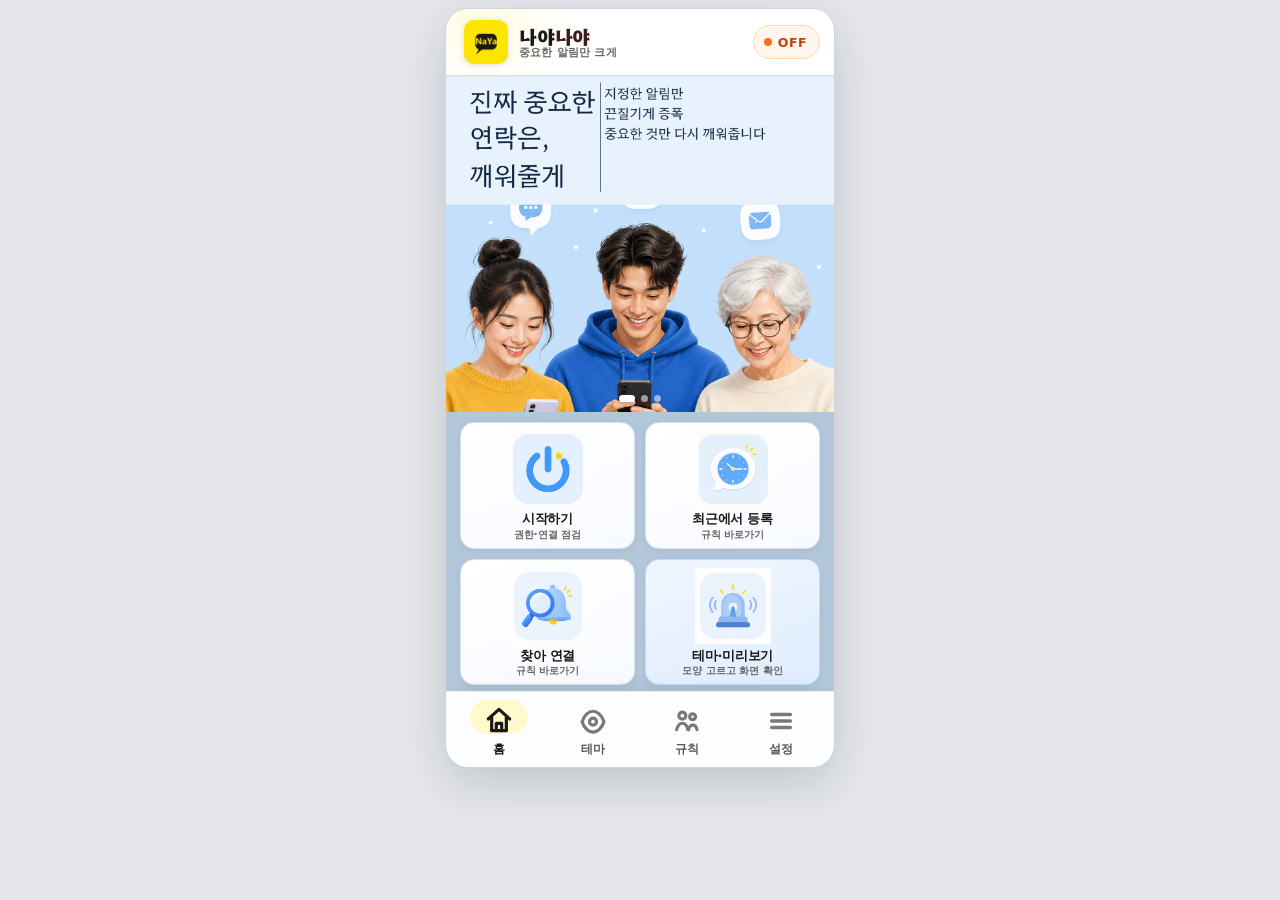
==== www/index.html @ cbc6c25f "www: sync UI 0.9.51 (index.html)" ====
﻿<!DOCTYPE html>
<html lang="ko">
<head>
  <meta charset="UTF-8" />
  <meta name="viewport" content="width=device-width, initial-scale=1, viewport-fit=cover" />
  <meta name="color-scheme" content="light" />
  <meta name="theme-color" content="#ffffff" />
  <title>나야나야</title>
  <link rel="icon" type="image/png" href="img/naya-favicon.png?v=rev53" />
  <link rel="stylesheet" href="app.css?v=rev53" />
</head>
<body>
  <div class="app-shell">
    <header class="topbar" id="topbar">
      <div class="topbar-brand">
        <img src="img/naya-logo.png?v=rev53" alt="" class="brand-logo" />
        <span class="brand-wordmark">
          <b>나야<span>나야</span></b>
          <small>중요한 알림만 크게</small>
        </span>
      </div>
      <button type="button" class="topbar-status is-off" id="topbarStatus" data-action="statusTap" aria-label="나야나야 작동 상태">
        <span class="topbar-status-dot"></span>
        <span class="topbar-status-label" id="topbarStatusLabel">OFF</span>
      </button>
    </header>

    <div class="update-banner webui-banner" id="webUiBanner" hidden role="status" aria-live="polite">
      <div class="update-banner-main">
        <span class="update-banner-ic" aria-hidden="true">✦</span>
        <div class="update-banner-text">
          <strong id="webUiBannerTitle">새 화면 사용 가능</strong>
          <span id="webUiBannerSub">앱 설치 없이 화면만 업데이트</span>
        </div>
      </div>
      <button type="button" class="update-banner-action webui-banner-action" data-action="reloadWebUi">화면 업데이트</button>
      <button type="button" class="update-banner-dismiss" id="webUiBannerDismiss" aria-label="알림 닫기">×</button>
    </div>

    <div class="update-banner app-banner" id="updateBanner" hidden role="status" aria-live="polite">
      <div class="update-banner-main">
        <span class="update-banner-ic" aria-hidden="true">↑</span>
        <div class="update-banner-text">
          <strong id="updateBannerTitle">새 버전 사용 가능</strong>
          <span id="updateBannerSub">탭하여 업데이트</span>
        </div>
      </div>
      <button type="button" class="update-banner-action" data-action="checkUpdate">업데이트</button>
      <button type="button" class="update-banner-dismiss" id="updateBannerDismiss" aria-label="알림 닫기">×</button>
    </div>

    <div class="stage">
      <!-- ===== 탭 허브 (한 화면, 스크롤 없음) ===== -->
      <main class="pages" id="tabPages">
        <!-- 테마 허브: 세트 → 소리 → 미리보기·확정 -->
        <section class="page hub" id="page-design" data-page="design">
          <div id="themeSetList" class="theme-set-list" role="listbox" aria-label="테마 선택"></div>
          <p id="designMsg" class="hint feedback design-hub-msg"></p>
          <div class="theme-bg-row" id="themeBgRow">
            <button type="button" class="theme-bg-pick" data-action="pickThemeBg" id="btnPickThemeBg">
              <span class="menu-text">
                <span class="menu-label">팝업 배경 사진</span>
                <span class="menu-meta" id="themeBgMeta">선택 · 없으면 테마 색</span>
              </span>
              <span class="theme-bg-thumb" id="themeBgThumb" aria-hidden="true">+</span>
            </button>
            <button type="button" class="theme-bg-clear" id="clearThemeBgBtn" data-action="clearThemeBg" hidden>
              지우기
            </button>
          </div>
        </section>

        <!-- 홈 -->
        <section class="page hub is-active" id="page-home" data-page="home">
          <div class="home-hero" id="homeHero">
            <div class="home-hero-track" id="homeHeroTrack">
              <div class="home-hero-slide">
                <img class="home-hero-img" src="img/home-hero.png?v=rev53" alt="진짜 중요한 연락은, 깨워줄게 — 지정한 알림만 끈질기게 증폭 알림" />
              </div>
              <div class="home-hero-slide">
                <img class="home-hero-img" src="img/home-hero-guide.png?v=rev53" alt="나야, 이렇게 쓰면 됩니다 — 중요 대상 지정, 크게 다시 알림, 앱 알림 감시·잠금화면 확인" />
              </div>
              <div class="home-hero-slide">
                <img class="home-hero-img" src="img/home-hero-painpoints.png?v=rev53" alt="중요 알림을 절대 놓치지 마세요 — 묻히는 알림을 나야로 해결" />
              </div>
            </div>
            <div class="home-hero-dots" id="homeHeroDots" aria-hidden="true">
              <button type="button" class="home-hero-dot is-active" data-hero-idx="0" aria-label="1번 배너"></button>
              <button type="button" class="home-hero-dot" data-hero-idx="1" aria-label="2번 배너"></button>
              <button type="button" class="home-hero-dot" data-hero-idx="2" aria-label="3번 배너"></button>
            </div>
          </div>

          <div class="hub-grid">
            <button type="button" class="hub-tile" data-sub="setup" id="tileSetup">
              <img class="hub-img" src="img/naya-icon-setup.png?v=rev53" alt="" />
              <span class="hub-label">시작하기</span>
              <span class="hub-sub">권한·연결 점검</span>
            </button>
            <button type="button" class="hub-tile" data-sub="recent">
              <img class="hub-img" src="img/naya-icon-recent.png?v=rev53" alt="" />
              <span class="hub-label">최근에서 등록</span>
              <span class="hub-sub">규칙 바로가기</span>
            </button>
            <button type="button" class="hub-tile" data-sub="notif-link">
              <img class="hub-img" src="img/naya-icon-search.png?v=rev53" alt="" />
              <span class="hub-label">찾아 연결</span>
              <span class="hub-sub">규칙 바로가기</span>
            </button>
            <button type="button" class="hub-tile accent" data-goto="design">
              <img class="hub-img" src="img/naya-icon-test.png?v=rev53" alt="" />
              <span class="hub-label">테마·미리보기</span>
              <span class="hub-sub">모양 고르고 화면 확인</span>
            </button>
          </div>
        </section>

        <!-- 규칙 허브 -->
        <section class="page hub" id="page-rules" data-page="rules">
          <p class="hub-lead">누구·어떤 앱·어떤 단어를 감시할지 정합니다.</p>
          <nav class="menu-list">
            <button type="button" class="menu-item" data-sub="recent">
              <span class="menu-ic mi-recent"></span>
              <span class="menu-text">
                <span class="menu-label">최근 알림에서 등록</span>
                <span class="menu-meta" id="recentCount">0건</span>
              </span>
              <span class="menu-chevron">›</span>
            </button>
            <button type="button" class="menu-item" data-sub="notif-link">
              <span class="menu-ic mi-search"></span>
              <span class="menu-text">
                <span class="menu-label">알림 찾아 연결</span>
                <span class="menu-meta" id="notifLinkHint">스캔·검색</span>
              </span>
              <span class="menu-chevron">›</span>
            </button>
            <button type="button" class="menu-item" data-sub="targets">
              <span class="menu-ic mi-users"></span>
              <span class="menu-text">
                <span class="menu-label">등록된 대상</span>
                <span class="menu-meta" id="rulesCount">0명</span>
              </span>
              <span class="menu-chevron">›</span>
            </button>
            <button type="button" class="menu-item" data-sub="apps">
              <span class="menu-ic mi-apps"></span>
              <span class="menu-text">
                <span class="menu-label">감시할 앱</span>
                <span class="menu-meta" id="appsCount">—</span>
              </span>
              <span class="menu-chevron">›</span>
            </button>
            <button type="button" class="menu-item" data-sub="keywords">
              <span class="menu-ic mi-tag"></span>
              <span class="menu-text">
                <span class="menu-label">키워드</span>
                <span class="menu-meta">필터</span>
              </span>
              <span class="menu-chevron">›</span>
            </button>
          </nav>
        </section>

        <!-- 설정 허브 -->
        <section class="page hub" id="page-settings" data-page="settings">
          <label class="master-toggle">
            <span>
              <strong>나야나야 알림</strong>
              <small id="masterHint">켜면 조건에 맞는 알림을 울립니다</small>
            </span>
            <input type="checkbox" id="enabled" class="switch-input" role="switch" />
          </label>
          <nav class="menu-list">
            <button type="button" class="menu-item" data-sub="alarm">
              <span class="menu-ic mi-sliders"></span>
              <span class="menu-text">
                <span class="menu-label">알람 동작</span>
                <span class="menu-meta">조건·유지·재알림</span>
              </span>
              <span class="menu-chevron">›</span>
            </button>
            <button type="button" class="menu-item" data-sub="setup">
              <span class="menu-ic mi-shield"></span>
              <span class="menu-text">
                <span class="menu-label">권한</span>
                <span class="menu-meta" id="permShort">확인</span>
              </span>
              <span class="menu-chevron">›</span>
            </button>
            <button type="button" class="menu-item" data-sub="rule-archive">
              <span class="menu-ic mi-users"></span>
              <span class="menu-text">
                <span class="menu-label">비활성·삭제 목록</span>
                <span class="menu-meta" id="archiveCountHint">없음</span>
              </span>
              <span class="menu-chevron">›</span>
            </button>
            <button type="button" class="menu-item" data-sub="test">
              <span class="menu-ic mi-play"></span>
              <span class="menu-text">
                <span class="menu-label">테스트</span>
                <span class="menu-meta">진단·로그</span>
              </span>
              <span class="menu-chevron">›</span>
            </button>
            <button type="button" class="menu-item" data-sub="about">
              <span class="menu-ic mi-info"></span>
              <span class="menu-text">
                <span class="menu-label">앱 정보</span>
                <span class="menu-meta" id="versionShort">—</span>
              </span>
              <span class="menu-chevron">›</span>
            </button>
          </nav>
        </section>
      </main>

      <!-- ===== 하위 페이지 (목록만 스크롤) ===== -->
      <div class="subpages" id="subpages">
        <section class="subpage" id="sub-setup" data-sub="setup">
          <div class="setup-intro">
            <span class="setup-intro-ic ic-shield"></span>
            <div class="setup-intro-txt">
              <strong id="setupIntroTitle">3단계면 준비 끝</strong>
              <span>처음 한 번만 허용하면 됩니다.</span>
            </div>
          </div>
          <div class="perm-cards">
            <button type="button" class="perm-card" data-action="openListener" data-perm="listener">
              <span class="perm-ic pic-bell"></span>
              <span class="perm-body">
                <strong>알림 접근</strong>
                <span class="perm-desc">카톡·메일 알림을 읽어 중요한 것만 골라냅니다</span>
                <span class="perm-go">설정 열기 ›</span>
              </span>
              <span class="perm-state is-off" data-perm-state="listener">OFF</span>
            </button>
            <button type="button" class="perm-card" data-action="openOverlay" data-perm="overlay">
              <span class="perm-ic pic-layers"></span>
              <span class="perm-body">
                <strong>다른 앱 위에 표시</strong>
                <span class="perm-desc">사용 중·잠금화면에서 팝업으로 크게 알려 줍니다</span>
                <span class="perm-go">설정 열기 ›</span>
              </span>
              <span class="perm-state is-off" data-perm-state="overlay">OFF</span>
            </button>
            <button type="button" class="perm-card play-hide-fsi" data-action="openFsi" data-perm="fsi">
              <span class="perm-ic pic-lock"></span>
              <span class="perm-body">
                <strong>잠금화면 전체 알림</strong>
                <span class="perm-desc">잠금 상태에서도 화면을 깨워 표시합니다</span>
                <span class="perm-go">설정 열기 ›</span>
              </span>
              <span class="perm-state is-off" data-perm-state="fsi">OFF</span>
            </button>
          </div>
        </section>

        <section class="subpage scroll" id="sub-recent" data-sub="recent">
          <p class="sub-lead">활성은 바로 알림을 받고, 비활성은 등록만 해두고 일시 정지합니다.</p>
          <div id="recentList" class="recent-list"></div>
          <button type="button" class="btn ghost block" data-action="clearRecent">목록 비우기</button>
          <p id="filtersMsg" class="hint feedback"></p>
        </section>

        <section class="subpage scroll" id="sub-notif-link" data-sub="notif-link">
          <p class="sub-lead">앱을 열어 확인한 뒤 알림 스캔하거나, 수신 기록·이름으로 연결합니다. 카톡·메일·문자에서 공유 → 나야나야로 보내기도 됩니다. 상대에게는 알림이 가지 않습니다.</p>

          <p class="rule-setting-title">앱 선택</p>
          <div id="linkAppPicker" class="link-app-picker" role="listbox" aria-label="연결할 앱 선택"></div>

          <div class="link-action-row">
            <button type="button" class="btn primary" id="btnOpenLinkApp">앱에서 찾기</button>
            <button type="button" class="btn ghost" id="btnScanActive">알림 스캔</button>
          </div>

          <p class="rule-setting-title">수신 기록 검색</p>
          <label class="app-search">
            <span class="app-search-icon" aria-hidden="true">⌕</span>
            <input type="search" id="notifLogSearch" placeholder="이름·내용 검색" autocomplete="off" />
          </label>
          <button type="button" class="btn ghost block" id="btnSearchLog">기록 검색</button>

          <p class="rule-setting-title">이름 직접 입력</p>
          <input type="text" id="manualMatchTitle" class="text-input block" placeholder="알림에 보이는 상대 이름" autocomplete="off" />
          <div class="recent-actions recent-actions-status rule-actions-two link-manual-actions">
            <button type="button" class="btn primary" id="btnManualRegisterActive">활성 등록</button>
            <button type="button" class="btn ghost" id="btnManualRegisterInactive">비활성 등록</button>
          </div>

          <p class="rule-setting-title" id="notifLinkResultsTitle">검색 결과</p>
          <div id="notifLinkResults" class="recent-list"></div>
          <p id="notifLinkMsg" class="hint feedback"></p>
        </section>

        <section class="subpage scroll" id="sub-targets" data-sub="targets">
          <p class="sub-lead">활성 대상만 표시됩니다. 비활성·삭제는 설정 탭에서 관리합니다.</p>
          <div id="rulesList" class="rules-list"></div>
          <p id="targetsMsg" class="hint feedback"></p>
        </section>

        <section class="subpage scroll" id="sub-rule-archive" data-sub="rule-archive">
          <p class="sub-lead">비활성은 일시 정지입니다. 삭제는 보관함으로 옮기고, 완전삭제는 복구할 수 없습니다.</p>
          <h3 class="archive-section-title">비활성</h3>
          <div id="inactiveRulesList" class="rules-list archive-rules-list"></div>
          <h3 class="archive-section-title">삭제</h3>
          <div id="deletedRulesList" class="rules-list archive-rules-list"></div>
          <p id="archiveMsg" class="hint feedback"></p>
        </section>

        <section class="subpage scroll" id="sub-rule-alert" data-sub="rule-alert">
          <p class="sub-lead" id="ruleAlertName">대상 알림 설정</p>

          <p class="rule-setting-title">프로필 사진</p>
          <div class="rule-avatar-editor">
            <div class="rule-avatar-preview" id="ruleAvatarPreview" aria-label="프로필 사진 미리보기">
              <img id="ruleAvatarImage" alt="대상 프로필 사진" hidden />
              <span id="ruleAvatarInitial" aria-hidden="true">?</span>
            </div>
            <div class="rule-avatar-controls">
              <p>알림 화면에서 대상을 바로 알아볼 수 있습니다.</p>
              <div class="rule-avatar-actions">
                <button type="button" class="btn primary" id="btnPickRuleAvatar">사진 선택</button>
                <button type="button" class="btn ghost" id="btnClearRuleAvatar">사진 제거</button>
              </div>
            </div>
          </div>

          <p class="rule-setting-title">효과음</p>
          <div id="ruleSoundPickGrid" class="sound-pick-grid" aria-label="대상 효과음 선택"></div>

          <button type="button" class="btn primary block" id="btnSaveRuleAlert">저장</button>
          <p id="ruleAlertMsg" class="hint feedback"></p>
        </section>

        <section class="subpage scroll" id="sub-apps" data-sub="apps">
          <p class="sub-lead">선택한 앱만 검사합니다.</p>
          <div id="appList" class="app-list"></div>
          <button type="button" class="btn ghost block" data-sub="app-add">내 앱 추가</button>
          <button type="button" class="btn primary block" id="btnSaveApps">저장</button>
          <p id="appsMsg" class="hint feedback"></p>
        </section>

        <section class="subpage scroll" id="sub-app-add" data-sub="app-add">
          <p class="sub-lead">휴대폰에 설치된 앱을 검색해 추가하세요.</p>
          <label class="app-search">
            <span class="app-search-icon" aria-hidden="true">⌕</span>
            <input type="search" id="appAddSearch" placeholder="앱 이름 검색" autocomplete="off" />
          </label>
          <p class="app-add-count" id="appAddCount">0개 선택</p>
          <div id="installedAppList" class="installed-app-list"></div>
          <button type="button" class="btn primary block" id="btnAddSelectedApps">선택 앱 추가</button>
          <p id="appAddMsg" class="hint feedback"></p>
        </section>

        <section class="subpage" id="sub-keywords" data-sub="keywords">
          <label class="field">
            <span>키워드 (쉼표 구분)</span>
            <textarea id="keywords" rows="3" placeholder="계약, 분쟁, 발주"></textarea>
          </label>
          <button type="button" class="btn primary block" id="btnSaveFilters">저장</button>
        </section>

        <section class="subpage scroll design-style-page" id="sub-design-sound" data-sub="design-sound">
          <p class="sub-lead design-style-lead">효과음을 고른 뒤, 화면과 소리를 함께 확인하고 확정합니다. 타일을 누르면 짧은 미리듣기가 됩니다.</p>
          <div id="designSoundPickGrid" class="sound-pick-grid" aria-label="효과음 선택"></div>
          <label class="setting-row sound-tts-row">
            <span class="setting-row-text">
              <strong class="setting-row-title">메시지 전체 읽기</strong>
              <span class="setting-row-desc">끄면 선택한 효과음만 들립니다</span>
            </span>
            <input type="checkbox" id="tts" class="setting-check" />
          </label>
          <button type="button" class="btn primary block" id="btnSoundDone">화면·소리로 확인</button>
        </section>

        <section class="subpage" id="sub-alarm" data-sub="alarm">
          <label class="setting-row">
            <span class="setting-row-text">
              <strong class="setting-row-title">키워드 일치할 때만</strong>
              <span class="setting-row-desc">키워드가 포함된 알림만 크게 알립니다</span>
            </span>
            <input type="checkbox" id="requireKeyword" class="setting-check" />
          </label>
          <label class="setting-row">
            <span class="setting-row-text">
              <strong class="setting-row-title" id="stickyLabel">확인 전까지 유지</strong>
              <span class="setting-row-desc">확인을 누를 때까지 알림을 이어 줍니다</span>
            </span>
            <input type="checkbox" id="sticky" class="setting-check" />
          </label>
          <label class="setting-row">
            <span class="setting-row-text">
              <strong class="setting-row-title">화면 점멸</strong>
              <span class="setting-row-desc">팝업 테두리가 깜빡여 눈에 잘 띕니다</span>
            </span>
            <input type="checkbox" id="flash" class="setting-check" />
          </label>
          <label class="field setting-field">
            <span id="snoozeLabel">재알림 간격 (분)</span>
            <input type="number" id="snoozeMinutes" min="0" max="60" />
          </label>
          <button type="button" class="btn primary block" id="btnSave">저장</button>
          <p id="saveMsg" class="hint feedback"></p>
        </section>

        <section class="subpage" id="sub-permissions" data-sub="permissions" hidden aria-hidden="true">
          <p id="permDetail" class="sub-lead"></p>
          <div class="perm-cards perm-cards-compact">
            <button type="button" class="perm-card" data-action="openListener" data-perm="listener">
              <span class="perm-ic pic-bell"></span>
              <span class="perm-body">
                <strong>알림 접근</strong>
                <span class="perm-go">설정 열기 ›</span>
              </span>
              <span class="perm-state is-off" data-perm-state="listener">OFF</span>
            </button>
            <button type="button" class="perm-card" data-action="openOverlay" data-perm="overlay">
              <span class="perm-ic pic-layers"></span>
              <span class="perm-body">
                <strong>다른 앱 위에 표시</strong>
                <span class="perm-go">설정 열기 ›</span>
              </span>
              <span class="perm-state is-off" data-perm-state="overlay">OFF</span>
            </button>
            <button type="button" class="perm-card play-hide-fsi" data-action="openFsi" data-perm="fsi">
              <span class="perm-ic pic-lock"></span>
              <span class="perm-body">
                <strong>잠금화면 전체 알림</strong>
                <span class="perm-go">설정 열기 ›</span>
              </span>
              <span class="perm-state is-off" data-perm-state="fsi">OFF</span>
            </button>
          </div>
        </section>

        <section class="subpage" id="sub-test" data-sub="test">
          <div class="btn-stack test-stack">
            <button type="button" class="btn primary" data-action="testNormal">알림 테스트</button>
          </div>
          <p class="sub-lead test-log-lead">실제 알림이 울렸는지·무시됐는지 확인합니다. (업데이트와 무관)</p>
          <p id="logBox" class="log muted-log">이벤트 없음</p>
        </section>

        <section class="subpage" id="sub-about" data-sub="about">
          <p id="versionLabel" class="about-version"></p>
          <p class="hint about-hint play-hide-update">삭제 없이 덮어쓰기 설치됩니다.</p>
          <p class="hint about-hint play-only-update" hidden>Google Play에서 새 버전을 확인하고 설치할 수 있습니다.</p>
          <button type="button" class="btn secondary block" data-action="reloadWebUi">최신 화면 받기</button>
          <p class="hint about-hint">배너·확대 보기 등 화면만 바뀐 경우, 앱 업데이트 없이 위 버튼으로 받을 수 있습니다.</p>
          <button type="button" class="btn primary block play-hide-update" data-action="checkUpdate">앱 업데이트 확인</button>
          <button type="button" class="btn primary block play-only-update" data-action="checkUpdate" hidden>앱 업데이트 확인</button>
          <p class="hint about-hint">앱(아이콘·음성·기능) 새 버전이 있을 때만 설치 화면이 열립니다. 이미 최신이면 안내합니다.</p>
          <button type="button" class="menu-link block" data-sub="privacy">개인정보처리방침</button>
        </section>

        <section class="subpage privacy-sub" id="sub-privacy" data-sub="privacy">
          <div class="privacy-pager" data-privacy-pager>
            <div class="privacy-page is-active" data-page-idx="0">
              <h1 class="doc-h1">개인정보처리방침</h1>
              <p class="doc-lead">나야나야는 알림을 기기 안에서만 처리합니다. 본 방침은 Google Play 및 관계 법령에 따른 고지입니다.</p>
              <p class="doc-meta">시행일: 2026년 7월 19일 · 버전 1.2</p>
              <section class="card privacy-card">
                <h2>1. 처리하는 정보</h2>
                <ul class="bullets">
                  <li>사용자가 허용한 <strong>알림 접근</strong>으로, 선택한 앱의 알림 제목·본문을 기기에서 읽습니다.</li>
                  <li>필터용 키워드, 감시 앱·대상 목록, 알람 옵션과 사용자가 선택한 대상 프로필 사진은 기기 내부 저장소에만 보관됩니다.</li>
                  <li>계정·로그인·클라우드 동기화 기능은 없습니다.</li>
                </ul>
              </section>
              <section class="card privacy-card">
                <h2>2. 외부 전송</h2>
                <ul class="bullets">
                  <li><strong>알림 내용·키워드·감시 규칙·대상 프로필 사진을 외부 서버로 전송하지 않습니다.</strong></li>
                  <li class="play-hide-update">인터넷은 <strong>앱 업데이트 확인·APK 다운로드</strong>에만 사용하며, 알림 데이터 수집·분석에는 사용하지 않습니다.</li>
                  <li class="play-only-update" hidden>앱 자체는 알림 데이터를 전송하지 않습니다. Google Play를 통한 앱 업데이트는 Play 정책에 따릅니다.</li>
                  <li>본 앱은 은행 입금 수신·정산 서버 연동과 무관합니다.</li>
                </ul>
              </section>
            </div>
            <div class="privacy-page" data-page-idx="1">
              <section class="card privacy-card">
                <h2>3. 이용 목적</h2>
                <p class="hint" style="margin:0">중요한 알림을 놓치지 않도록, 선택한 조건에 맞는 알림을 화면 팝업·소리·음성으로 다시 알려 주기 위함입니다.</p>
              </section>
              <section class="card privacy-card">
                <h2>4. 권한</h2>
                <ul class="bullets">
                  <li>알림 접근 — 핵심 기능</li>
                  <li class="play-hide-update">인터넷 — 앱 업데이트 확인·설치 파일 다운로드만</li>
                  <li>다른 앱 위에 표시 — 사용 중 팝업 표시</li>
                  <li class="play-hide-fsi">전체 화면 알림 — 잠금 화면 표시 (사이드로드 빌드)</li>
                  <li>알림·진동 — 재알림 및 표시</li>
                  <li class="play-hide-update">정확한 알람 — 재알림 스케줄 (사이드로드 빌드)</li>
                </ul>
              </section>
            </div>
            <div class="privacy-page" data-page-idx="2">
              <section class="card privacy-card">
                <h2>5. 보관 및 삭제</h2>
                <p class="hint" style="margin:0">설정·최근 알림 목록은 앱 데이터 삭제 또는 앱 제거 시 함께 삭제됩니다. 별도 서버 보관 기간은 없습니다.</p>
              </section>
              <section class="card privacy-card">
                <h2>6. 문의</h2>
                <p class="hint" style="margin:0">개인정보 관련 문의: <a href="mailto:contact@heartlinktoday.com">contact@heartlinktoday.com</a></p>
              </section>
            </div>
          </div>
          <div class="privacy-nav" data-privacy-nav>
            <button type="button" class="btn ghost privacy-prev" data-privacy-prev disabled>이전</button>
            <div class="privacy-dots" data-privacy-dots>
              <button type="button" class="privacy-dot is-active" data-go="0" aria-label="1페이지">1</button>
              <button type="button" class="privacy-dot" data-go="1" aria-label="2페이지">2</button>
              <button type="button" class="privacy-dot" data-go="2" aria-label="3페이지">3</button>
            </div>
            <button type="button" class="btn primary privacy-next" data-privacy-next>다음</button>
          </div>
        </section>
      </div>
    </div>

    <nav class="tabbar" id="tabbar" role="tablist" aria-label="주요 메뉴">
      <button type="button" class="tab is-active" data-tab="home" role="tab" aria-selected="true">
        <span class="tab-ic ic-home"></span><span class="tab-label">홈</span>
      </button>
      <button type="button" class="tab" data-tab="design" role="tab" aria-selected="false">
        <span class="tab-ic ic-palette"></span><span class="tab-label">테마</span>
      </button>
      <button type="button" class="tab" data-tab="rules" role="tab" aria-selected="false">
        <span class="tab-ic ic-target"></span><span class="tab-label">규칙</span>
      </button>
      <button type="button" class="tab" data-tab="settings" role="tab" aria-selected="false">
        <span class="tab-ic ic-gear"></span><span class="tab-label">설정</span>
      </button>
    </nav>
  </div>

  <div id="themeConfirmModal" class="naya-modal" hidden aria-hidden="true">
    <div class="naya-modal-backdrop" data-theme-modal-close></div>
    <div class="naya-modal-sheet" role="dialog" aria-modal="true" aria-labelledby="themeConfirmTitle">
      <div class="naya-modal-preview" id="themeConfirmPreview" aria-hidden="true"></div>
      <h2 class="naya-modal-title" id="themeConfirmTitle">테마 선택</h2>
      <p class="naya-modal-body" id="themeConfirmBody">이 테마를 적용하고 알림 소리 설정으로 이동합니다.</p>
      <div class="naya-modal-actions">
        <button type="button" class="btn ghost" data-theme-modal-close>취소</button>
        <button type="button" class="btn primary" id="themeConfirmOk">소리 설정으로</button>
      </div>
    </div>
  </div>

  <div id="themeGuideModal" class="naya-modal" hidden aria-hidden="true">
    <div class="naya-modal-backdrop" data-theme-guide-close></div>
    <div class="naya-modal-sheet" role="dialog" aria-modal="true" aria-labelledby="themeGuideTitle">
      <h2 class="naya-modal-title" id="themeGuideTitle">테마·소리가 확정되었습니다</h2>
      <p class="naya-modal-body" id="themeGuideBody">중요한 알림이 오면 이 화면과 소리로 크게 알려 드립니다.</p>
      <div class="naya-modal-actions naya-modal-actions-single">
        <button type="button" class="btn primary" id="themeGuideOk">확인</button>
      </div>
    </div>
  </div>

  <div id="soundFinalizeModal" class="naya-modal" hidden aria-hidden="true">
    <div class="naya-modal-backdrop" data-sound-finalize-close></div>
    <div class="naya-modal-sheet" role="dialog" aria-modal="true" aria-labelledby="soundFinalizeTitle">
      <h2 class="naya-modal-title" id="soundFinalizeTitle">화면·소리 확인</h2>
      <p class="naya-modal-body" id="soundFinalizeBody">미리보기로 화면과 소리를 확인했습니다. 이 설정으로 확정할까요?</p>
      <div class="naya-modal-actions">
        <button type="button" class="btn ghost" data-sound-finalize-close>다시 고르기</button>
        <button type="button" class="btn primary" id="soundFinalizeOk">이 설정으로 확정</button>
      </div>
    </div>
  </div>

  <script src="privacy.js?v=play096"></script>
  <script src="app.js?v=rev53"></script>
</body>
</html>
---- www/app.css ----
@font-face {
  font-family: "Hahmlet";
  src: url("fonts/Hahmlet.ttf") format("truetype");
  font-weight: 100 900;
  font-style: normal;
  font-display: swap;
}

:root {
  --bg: #b2c7d9;
  --card: #ffffff;
  --text: #191919;
  --muted: #666666;
  --primary: #fee500;
  --primary-deep: #e6ce00;
  --primary-soft: #fff9cc;
  --danger: #ef4444;
  --danger-deep: #dc2626;
  --ok: #16a34a;
  --ok-soft: #ecfdf5;
  --warn: #d97706;
  --warn-soft: #fffbeb;
  --line: #d8e2ea;
  --radius: 16px;
  --appbar-h: 56px;
  --tabbar-h: 72px;
  --safe-top: env(safe-area-inset-top, 0px);
  --safe-bottom: env(safe-area-inset-bottom, 0px);
  --font-title: "Hahmlet", "Apple SD Gothic Neo", "Malgun Gothic", "Noto Sans KR", serif;
  font-family: "Apple SD Gothic Neo", "Malgun Gothic", "Noto Sans KR", system-ui, sans-serif;

  /* Menu icon glyphs (stroked, commercial) */
  --i-recent: url("data:image/svg+xml,%3Csvg xmlns='http://www.w3.org/2000/svg' viewBox='0 0 24 24' fill='none' stroke='black' stroke-width='2' stroke-linecap='round' stroke-linejoin='round'%3E%3Cpath d='M3 3v6h6'/%3E%3Cpath d='M3.5 9a9 9 0 1 0 2.1-3.4L3 9'/%3E%3Cpath d='M12 8v4l3 2'/%3E%3C/svg%3E");
  --i-users: url("data:image/svg+xml,%3Csvg xmlns='http://www.w3.org/2000/svg' viewBox='0 0 24 24' fill='none' stroke='black' stroke-width='2' stroke-linecap='round' stroke-linejoin='round'%3E%3Cpath d='M16 21v-2a4 4 0 0 0-4-4H6a4 4 0 0 0-4 4v2'/%3E%3Ccircle cx='9' cy='7' r='4'/%3E%3Cpath d='M22 21v-2a4 4 0 0 0-3-3.9'/%3E%3Cpath d='M16 3.1a4 4 0 0 1 0 7.8'/%3E%3C/svg%3E");
  --i-apps: url("data:image/svg+xml,%3Csvg xmlns='http://www.w3.org/2000/svg' viewBox='0 0 24 24' fill='none' stroke='black' stroke-width='2' stroke-linecap='round' stroke-linejoin='round'%3E%3Crect x='3' y='3' width='7' height='7' rx='1.5'/%3E%3Crect x='14' y='3' width='7' height='7' rx='1.5'/%3E%3Crect x='3' y='14' width='7' height='7' rx='1.5'/%3E%3Crect x='14' y='14' width='7' height='7' rx='1.5'/%3E%3C/svg%3E");
  --i-tag: url("data:image/svg+xml,%3Csvg xmlns='http://www.w3.org/2000/svg' viewBox='0 0 24 24' fill='none' stroke='black' stroke-width='2' stroke-linecap='round' stroke-linejoin='round'%3E%3Cpath d='M20.6 13.4 13.4 20.6a2 2 0 0 1-2.8 0l-7.2-7.2A2 2 0 0 1 3 12V4a1 1 0 0 1 1-1h8a2 2 0 0 1 1.4.6l7.2 7.2a2 2 0 0 1 0 2.6z'/%3E%3Ccircle cx='7.5' cy='7.5' r='1.2'/%3E%3C/svg%3E");
  --i-palette: url("data:image/svg+xml,%3Csvg xmlns='http://www.w3.org/2000/svg' viewBox='0 0 24 24' fill='none' stroke='black' stroke-width='2' stroke-linecap='round' stroke-linejoin='round'%3E%3Cpath d='M12 3a9 9 0 1 0 0 18c1.1 0 1.6-.9 1.6-1.6 0-.9-.7-1.4-.7-2.1 0-.7.6-1.3 1.3-1.3H16a5 5 0 0 0 5-5c0-4.4-4-8-9-8z'/%3E%3Ccircle cx='7.5' cy='11' r='1'/%3E%3Ccircle cx='10.5' cy='7' r='1'/%3E%3Ccircle cx='15' cy='7.5' r='1'/%3E%3C/svg%3E");
  --i-frame: url("data:image/svg+xml,%3Csvg xmlns='http://www.w3.org/2000/svg' viewBox='0 0 24 24' fill='none' stroke='black' stroke-width='2' stroke-linecap='round' stroke-linejoin='round'%3E%3Cpath d='M6 2v20M18 2v20M2 6h20M2 18h20'/%3E%3C/svg%3E");
  --i-font: url("data:image/svg+xml,%3Csvg xmlns='http://www.w3.org/2000/svg' viewBox='0 0 24 24' fill='none' stroke='black' stroke-width='2' stroke-linecap='round' stroke-linejoin='round'%3E%3Cpath d='M4 20l5-14 5 14'/%3E%3Cpath d='M6 14h6'/%3E%3Cpath d='M15 20l3.5-9 3.5 9'/%3E%3Cpath d='M16.2 17h4.6'/%3E%3C/svg%3E");
  --i-sliders: url("data:image/svg+xml,%3Csvg xmlns='http://www.w3.org/2000/svg' viewBox='0 0 24 24' fill='none' stroke='black' stroke-width='2' stroke-linecap='round' stroke-linejoin='round'%3E%3Cpath d='M4 6h10M18 6h2M4 12h2M10 12h10M4 18h8M16 18h4'/%3E%3Ccircle cx='16' cy='6' r='2'/%3E%3Ccircle cx='8' cy='12' r='2'/%3E%3Ccircle cx='14' cy='18' r='2'/%3E%3C/svg%3E");
  --i-shield: url("data:image/svg+xml,%3Csvg xmlns='http://www.w3.org/2000/svg' viewBox='0 0 24 24' fill='none' stroke='black' stroke-width='2' stroke-linecap='round' stroke-linejoin='round'%3E%3Cpath d='M12 3l7 3v5c0 5-3.5 8-7 9-3.5-1-7-4-7-9V6z'/%3E%3Cpath d='M9 12l2 2 4-4'/%3E%3C/svg%3E");
  --i-play: url("data:image/svg+xml,%3Csvg xmlns='http://www.w3.org/2000/svg' viewBox='0 0 24 24' fill='none' stroke='black' stroke-width='2' stroke-linecap='round' stroke-linejoin='round'%3E%3Ccircle cx='12' cy='12' r='9'/%3E%3Cpath d='M10 8.5l6 3.5-6 3.5z' fill='black' stroke='none'/%3E%3C/svg%3E");
  --i-info: url("data:image/svg+xml,%3Csvg xmlns='http://www.w3.org/2000/svg' viewBox='0 0 24 24' fill='none' stroke='black' stroke-width='2' stroke-linecap='round' stroke-linejoin='round'%3E%3Ccircle cx='12' cy='12' r='9'/%3E%3Cpath d='M12 11v5'/%3E%3Cpath d='M12 8h.01'/%3E%3C/svg%3E");
  --i-search: url("data:image/svg+xml,%3Csvg xmlns='http://www.w3.org/2000/svg' viewBox='0 0 24 24' fill='none' stroke='black' stroke-width='2' stroke-linecap='round' stroke-linejoin='round'%3E%3Ccircle cx='11' cy='11' r='7'/%3E%3Cpath d='M20 20l-3.5-3.5'/%3E%3C/svg%3E");
}

[hidden] { display: none !important; }
/* 전역 border-box: width:100% + padding 요소가 화면 밖으로 넘치는 것 방지 */
*,
*::before,
*::after {
  box-sizing: border-box;
}

html, body {
  margin: 0;
  height: 100%;
  width: 100%;
  background: var(--bg);
  color: var(--text);
  overflow: hidden;
  -webkit-font-smoothing: antialiased;
  word-break: keep-all;
}

.app-shell {
  display: flex;
  flex-direction: column;
  position: fixed;
  top: 0;
  left: 50%;
  transform: translateX(-50%);
  width: 100%;
  max-width: 430px;
  height: 100%;
  height: 100dvh;
  overflow: hidden;
  background: var(--bg);
}

.pull-refresh {
  display: none !important;
}

.update-banner.webui-banner {
  background: linear-gradient(90deg, #0f766e 0%, #14b8a6 100%);
  box-shadow: 0 4px 14px rgba(20, 184, 166, 0.22);
}
.update-banner.webui-banner .update-banner-action {
  color: #0f766e;
}
.update-banner {
  flex-shrink: 0;
  display: flex;
  align-items: center;
  gap: 8px;
  margin: 0;
  padding: 10px 12px;
  color: #fff;
}
.update-banner.app-banner {
  background: linear-gradient(90deg, #1d4ed8 0%, #2563eb 100%);
  box-shadow: 0 4px 14px rgba(37, 99, 235, 0.22);
}
.update-banner[hidden] {
  display: none !important;
}
.update-banner-main {
  flex: 1;
  min-width: 0;
  display: flex;
  align-items: center;
  gap: 10px;
}
.update-banner-ic {
  width: 28px;
  height: 28px;
  border-radius: 50%;
  background: rgba(255, 255, 255, 0.18);
  display: grid;
  place-items: center;
  font-size: 14px;
  font-weight: 800;
  flex-shrink: 0;
}
.update-banner-text {
  display: flex;
  flex-direction: column;
  gap: 2px;
  min-width: 0;
}
.update-banner-text strong {
  font-size: 13px;
  line-height: 1.25;
}
.update-banner-text span {
  font-size: 11px;
  opacity: 0.9;
}
.update-banner-action {
  flex-shrink: 0;
  border: none;
  border-radius: 999px;
  padding: 8px 12px;
  background: #fff;
  color: #1d4ed8;
  font-size: 12px;
  font-weight: 800;
  cursor: pointer;
}
.update-banner-dismiss {
  flex-shrink: 0;
  width: 28px;
  height: 28px;
  border: none;
  border-radius: 50%;
  background: rgba(255, 255, 255, 0.14);
  color: #fff;
  font-size: 18px;
  line-height: 1;
  cursor: pointer;
}
.update-banner-action:active,
.update-banner-dismiss:active {
  opacity: 0.88;
}

@media (min-width: 520px) {
  body { background: #e5e7eb; }
  .app-shell {
    top: 8px;
    width: min(390px, calc(100vw - 16px));
    max-width: 390px;
    height: min(760px, calc(100vh - 16px));
    max-height: calc(100dvh - 16px);
    border-radius: 22px;
    border: 1px solid #d1d5db;
    box-shadow: 0 16px 48px rgba(15, 23, 42, 0.16);
  }
}

@media (max-width: 519px) {
  .app-shell {
    left: 0;
    transform: none;
    max-width: none;
    width: 100%;
    height: 100%;
    top: 0;
    border-radius: 0;
    border: none;
    box-shadow: none;
  }
}

/* ===== Premium header (benchmark: Toss/Linear/Stripe) ===== */
.topbar {
  position: relative;
  padding-top: var(--safe-top);
  background: #ffffff;
  z-index: 40;
  flex-shrink: 0;
  border-bottom: 1px solid var(--line);
  box-shadow: 0 1px 0 rgba(25, 25, 25, 0.04);
}
.topbar::before {
  content: "";
  position: absolute;
  top: calc(var(--safe-top) - 40px);
  left: -30px;
  width: 220px;
  height: 140px;
  background: radial-gradient(60% 60% at 30% 40%, rgba(254, 229, 0, 0.12), rgba(254, 229, 0, 0) 70%);
  pointer-events: none;
}
.topbar-brand {
  position: relative;
  display: flex;
  align-items: center;
  gap: 11px;
  height: 66px;
  padding: 0 18px;
}
.brand-logo {
  height: 44px;
  width: 44px;
  display: block;
  object-fit: cover;
  border-radius: 10px;
  background: #fee500;
  filter: drop-shadow(0 1px 3px rgba(25, 25, 25, 0.14));
}
.brand-wordmark {
  display: flex;
  flex-direction: column;
  gap: 2px;
  min-width: 0;
  line-height: 1;
}
.brand-wordmark b {
  font-family: var(--font-title);
  font-size: 19px;
  font-weight: 800;
  letter-spacing: -0.01em;
  color: var(--text);
}
.brand-wordmark b span { color: #3c1e1e; }
.brand-wordmark small {
  font-size: 11px;
  font-weight: 600;
  letter-spacing: 0.02em;
  color: var(--muted);
}
/* App ON/OFF status chip */
.topbar-status {
  position: absolute;
  top: calc(var(--safe-top) + 16px);
  right: 14px;
  display: inline-flex;
  align-items: center;
  gap: 6px;
  height: 34px;
  padding: 0 12px 0 10px;
  border-radius: 999px;
  border: 1px solid transparent;
  cursor: pointer;
  font-family: inherit;
  font-size: 12.5px;
  font-weight: 800;
  letter-spacing: 0.04em;
  transition: transform 0.15s ease, background 0.2s ease, border-color 0.2s ease;
  -webkit-tap-highlight-color: transparent;
}
.topbar-status:active { transform: scale(0.96); }
.topbar-status-dot {
  width: 8px;
  height: 8px;
  border-radius: 50%;
  flex-shrink: 0;
}
.topbar-status.is-on {
  background: var(--ok-soft);
  border-color: #bbf7d0;
  color: #15803d;
}
.topbar-status.is-on .topbar-status-dot {
  background: #22c55e;
  box-shadow: 0 0 0 3px rgba(34, 197, 94, 0.22);
  animation: statusPulse 1.8s ease-in-out infinite;
}
.topbar-status.is-off {
  background: #fff7ed;
  border-color: #fed7aa;
  color: #c2410c;
}
.topbar-status.is-off .topbar-status-dot {
  background: #f97316;
}
@keyframes statusPulse {
  0%, 100% { box-shadow: 0 0 0 3px rgba(34, 197, 94, 0.18); }
  50% { box-shadow: 0 0 0 5px rgba(34, 197, 94, 0.08); }
}

/* Stage: tab hubs + subpages */
.stage {
  flex: 1;
  min-height: 0;
  position: relative;
  overflow: hidden;
  background: var(--bg);
}

/* Tab hubs — 한 화면, 스크롤 없음 */
.pages {
  height: 100%;
  overflow: hidden;
  padding: 12px 16px 8px;
}
.page { display: none; height: 100%; }
.page.hub {
  flex-direction: column;
  gap: 12px;
  overflow: hidden;
}
.page.hub.is-active {
  display: flex;
  animation: fade 0.16s ease;
}
@keyframes fade {
  from { opacity: 0; transform: translateY(4px); }
  to { opacity: 1; transform: none; }
}

/* Subpages — 허브 위에 덮음, 열렸을 때만 터치 가능 */
.subpages {
  position: absolute;
  inset: 0;
  pointer-events: none;
  z-index: 30;
  background: transparent;
}
.app-shell.sub-open .subpages {
  pointer-events: auto;
}
.app-shell.sub-open .pages {
  visibility: hidden;
  pointer-events: none;
}
.subpage {
  display: none;
  height: 100%;
  flex-direction: column;
  width: 100%;
  max-width: 100%;
  min-width: 0;
  padding: 8px 16px 16px;
  background: var(--bg);
  pointer-events: none;
  overflow: hidden;
}
.subpage.is-active {
  display: flex;
  pointer-events: auto;
  position: relative;
  z-index: 1;
  animation: slideIn 0.2s ease;
  background: var(--bg);
}
.subpage.scroll {
  overflow-x: hidden;
  overflow-y: auto;
  -webkit-overflow-scrolling: touch;
}
.subpage-header {
  display: flex;
  align-items: center;
  gap: 4px;
  flex-shrink: 0;
  min-height: 44px;
  margin: 0 0 8px;
  padding: 0;
}
.subpage-back {
  width: 40px;
  height: 40px;
  border: 0;
  border-radius: 12px;
  background: transparent;
  color: var(--text);
  font-size: 28px;
  font-weight: 500;
  line-height: 1;
  cursor: pointer;
  display: inline-flex;
  align-items: center;
  justify-content: center;
  flex-shrink: 0;
  font-family: inherit;
}
.subpage-back:active {
  background: var(--primary-soft, #fff8c5);
  transform: scale(0.96);
}
.subpage-title {
  margin: 0;
  font-family: var(--font-title);
  font-size: 17px;
  font-weight: 800;
  letter-spacing: -0.02em;
  color: var(--text);
  line-height: 1.2;
  min-width: 0;
}
#page-design .design-hub-menu {
  flex-shrink: 0;
  margin: 0;
  display: flex;
  flex-direction: column;
  gap: 8px;
}
#page-design .design-hub-menu .menu-item {
  margin: 0;
}

/* 테마 탭 · 팝업 배경 사진 (테마 카드 아래) */
.theme-bg-row {
  display: flex;
  align-items: stretch;
  gap: 8px;
  margin: 0;
  flex: 0 0 auto;
}
.theme-bg-pick {
  flex: 1 1 auto;
  min-width: 0;
  display: flex;
  align-items: center;
  justify-content: space-between;
  gap: 12px;
  padding: 12px 14px;
  border: 1.5px solid var(--primary);
  border-radius: var(--radius);
  background: var(--primary-soft);
  color: var(--text);
  text-align: left;
  cursor: pointer;
  font: inherit;
}
.theme-bg-pick:active {
  transform: scale(0.98);
}
.theme-bg-pick .menu-text {
  display: flex;
  flex-direction: column;
  gap: 2px;
  min-width: 0;
}
.theme-bg-pick .menu-label {
  font-size: 14px;
  font-weight: 700;
  line-height: 1.25;
}
.theme-bg-pick .menu-meta {
  font-size: 12px;
  color: var(--muted);
  line-height: 1.35;
}
.theme-bg-thumb {
  flex: 0 0 auto;
  width: 42px;
  height: 42px;
  border-radius: 10px;
  border: 1px solid var(--line);
  background: #fff center / cover no-repeat;
  display: grid;
  place-items: center;
  font-size: 22px;
  font-weight: 600;
  color: var(--muted);
  line-height: 1;
}
.theme-bg-thumb.has-photo {
  border-color: rgba(25, 25, 25, 0.18);
  color: transparent;
}
.theme-bg-row.has-photo .theme-bg-pick {
  background: #fff;
  border-color: var(--line);
}
.theme-bg-clear {
  flex: 0 0 auto;
  align-self: center;
  padding: 8px 10px;
  border: 1px solid var(--line);
  border-radius: 12px;
  background: #fff;
  color: var(--muted);
  font: inherit;
  font-size: 12px;
  font-weight: 600;
  cursor: pointer;
}
.theme-bg-clear:active {
  transform: scale(0.98);
}
@keyframes slideIn {
  from { opacity: 0; transform: translateX(12px); }
  to { opacity: 1; transform: none; }
}

.sub-lead {
  margin: 0 0 12px;
  font-size: 13px;
  color: var(--muted);
  line-height: 1.45;
  flex-shrink: 0;
}
.hub-lead {
  margin: 4px 0 8px;
  font-size: 13px;
  color: var(--muted);
  line-height: 1.45;
  flex-shrink: 0;
}

/* Hero compact */
.hero-card.compact {
  padding: 16px 18px 14px;
  margin: 0;
  flex-shrink: 0;
}
.hero-top {
  display: flex;
  align-items: center;
  justify-content: space-between;
  margin-bottom: 6px;
}
.hero-card.compact h1 {
  margin: 0 0 8px;
  font-size: 22px;
  font-family: var(--font-title);
  font-weight: 800;
}
.hero-card.compact .badge { margin: 0; }

.hero-card {
  background: linear-gradient(145deg, #3b82f6 0%, #2563eb 100%);
  border-radius: 18px;
  color: #fff;
  box-shadow: 0 10px 28px rgba(37, 99, 235, 0.28);
}
.eyebrow {
  margin: 0;
  color: rgba(255, 255, 255, 0.78);
  font-size: 11px;
  letter-spacing: 0.08em;
  text-transform: uppercase;
  font-weight: 700;
}
.hero-card .detail {
  margin: 0;
  color: rgba(255, 255, 255, 0.82);
  font-size: 12px;
  line-height: 1.4;
}
.badge {
  display: inline-flex;
  align-items: center;
  padding: 6px 11px;
  border-radius: 999px;
  font-size: 12px;
  font-weight: 700;
  background: rgba(255, 255, 255, 0.18);
  color: #fff;
}
.badge.ok { background: rgba(22, 163, 74, 0.95); }
.badge.warn { background: rgba(217, 119, 6, 0.95); }
.badge.pill {
  background: var(--primary-soft);
  color: var(--primary-deep);
  font-size: 13px;
  padding: 6px 12px;
}
.badge.pill.ok { background: var(--ok-soft); color: var(--ok); }
.badge.pill.warn { background: var(--warn-soft); color: var(--warn); }

/* Home hero banner — horizontal carousel, 화면 상단 크게 */
.home-hero {
  position: relative;
  flex-shrink: 0;
  border-radius: 18px;
  overflow: hidden;
  box-shadow: 0 6px 18px rgba(37, 99, 235, 0.14);
  margin-bottom: 4px;
  -webkit-tap-highlight-color: transparent;
}
#page-home .home-hero-slide .home-hero-img {
  flex: 1;
  min-height: 0;
  min-width: 0;
  width: 100%;
  height: 100%;
  display: block;
  object-fit: cover;
  object-position: center top;
  background: #e8f2fc;
  -webkit-tap-highlight-color: transparent;
  pointer-events: none;
}
.home-hero-img {
  touch-action: pan-x;
  -webkit-user-drag: none;
  user-select: none;
}
#page-home.page.hub {
  gap: 8px;
  /* .pages 패딩을 상단·좌우·하단으로 깨고 화면 전체 폭 사용 */
  margin: -12px -16px -8px;
  width: calc(100% + 32px);
  height: calc(100% + 20px);
  padding: 0;
  box-sizing: border-box;
}
#page-home .home-hero {
  flex: 1.15 1 0;
  width: 100%;
  height: auto;
  min-height: 0;
  max-height: none;
  margin: 0;
  border-radius: 0;
  box-shadow: none;
  background: #e8f2fc;
}
#page-home .home-hero-track,
#page-home .home-hero-slide {
  height: 100%;
}
#page-home .home-hero-slide {
  display: flex;
  align-items: stretch;
  justify-content: stretch;
  background: #e8f2fc;
}
#page-home .home-hero-slide:last-child {
  background: #e8f2fc;
}
.home-hero-track {
  display: flex;
  height: 100%;
  overflow-x: auto;
  scroll-snap-type: x mandatory;
  scroll-behavior: smooth;
  -webkit-overflow-scrolling: touch;
  scrollbar-width: none;
  touch-action: pan-x;
}
.home-hero-track::-webkit-scrollbar { display: none; }
.home-hero-slide {
  flex: 0 0 100%;
  width: 100%;
  scroll-snap-align: start;
  scroll-snap-stop: always;
}
.home-hero-slide img {
  display: block;
  width: 100%;
  height: 100%;
  object-fit: cover;
  object-position: center top;
  background: #e8f2fc;
}
#page-home .home-hero-slide img {
  width: 100%;
  height: 100%;
  max-width: none;
  max-height: none;
  min-height: 0;
  object-fit: cover;
  object-position: center top;
  background: #e8f2fc;
}
.home-hero-dots {
  position: absolute;
  left: 0;
  right: 0;
  bottom: 10px;
  display: flex;
  justify-content: center;
  gap: 6px;
  pointer-events: none;
  z-index: 2;
}
.home-hero-dot {
  pointer-events: auto;
  width: 7px;
  height: 7px;
  padding: 0;
  border: none;
  border-radius: 50%;
  background: rgba(255, 255, 255, 0.55);
  box-shadow: 0 1px 3px rgba(15, 23, 42, 0.25);
  cursor: pointer;
  transition: transform 0.2s ease, background 0.2s ease, width 0.2s ease;
}
.home-hero-dot.is-active {
  width: 16px;
  border-radius: 999px;
  background: #fff;
}

.hub-grid {
  flex: 0 1 auto;
  display: grid;
  grid-template-columns: 1fr 1fr;
  grid-template-rows: auto auto;
  gap: 8px;
  min-height: 0;
  width: 100%;
  max-width: 100%;
  align-self: center;
}
#page-home .hub-grid {
  flex: 0.9 1 0;
  min-height: 148px;
  width: 100%;
  max-width: none;
  padding: 2px 14px 6px;
  gap: 10px;
  grid-template-rows: 1fr 1fr;
  box-sizing: border-box;
}
#page-home .hub-tile {
  min-height: 0;
  height: 100%;
  padding: 10px 8px 8px;
  gap: 2px;
}
#page-home .hub-img {
  width: 76px;
  height: 76px;
}
#page-home .hub-label {
  font-size: 13px;
  margin-top: 2px;
}
#page-home .hub-sub {
  font-size: 10px;
}
.hub-tile {
  position: relative;
  display: flex;
  flex-direction: column;
  align-items: center;
  justify-content: center;
  gap: 3px;
  padding: 8px 6px 7px;
  border-radius: 14px;
  border: 1px solid var(--line);
  background: linear-gradient(160deg, #ffffff 0%, #f7faff 100%);
  text-align: center;
  cursor: pointer;
  font-family: inherit;
  box-shadow: 0 2px 8px rgba(15, 23, 42, 0.05);
  overflow: hidden;
  min-height: 0;
  -webkit-tap-highlight-color: transparent;
  touch-action: manipulation;
  z-index: 1;
}
.hub-tile > * {
  pointer-events: none;
}
.hub-tile:active { background: var(--primary-soft); border-color: #bfdbfe; }
.hub-tile.accent {
  background: linear-gradient(160deg, #eff6ff 0%, #e0edff 100%);
  border-color: #bfdbfe;
}
.hub-img {
  width: 44px;
  height: 44px;
  object-fit: contain;
  flex-shrink: 0;
  display: block;
  margin: 0 auto;
  filter: none;
}
.hub-label {
  position: relative;
  z-index: 1;
  width: 100%;
  font-size: 13px;
  font-weight: 800;
  color: var(--text);
  letter-spacing: -0.02em;
  line-height: 1.2;
}
.hub-sub {
  position: relative;
  z-index: 1;
  width: 100%;
  font-size: 10px;
  color: var(--muted);
  font-weight: 600;
  line-height: 1.25;
}

.menu-list {
  flex: 1;
  display: flex;
  flex-direction: column;
  gap: 10px;
  min-height: 0;
}
.menu-item {
  flex: 1;
  min-height: 60px;
  display: grid;
  grid-template-columns: auto 1fr auto;
  align-items: center;
  gap: 14px;
  width: 100%;
  padding: 12px 16px;
  border: 1px solid var(--line);
  border-radius: 16px;
  background: #fff;
  text-align: left;
  cursor: pointer;
  font-family: inherit;
  box-shadow: 0 2px 8px rgba(15, 23, 42, 0.04);
  -webkit-tap-highlight-color: transparent;
  touch-action: manipulation;
  position: relative;
  z-index: 1;
}
.menu-item > * {
  pointer-events: none;
}
.menu-item:active { background: var(--primary-soft); border-color: #bfdbfe; }
.menu-ic {
  flex-shrink: 0;
  width: 46px;
  height: 46px;
  border-radius: 13px;
  background: var(--primary-soft);
  display: grid;
  place-items: center;
}
.menu-ic::before {
  content: "";
  width: 24px;
  height: 24px;
  background: var(--primary-deep);
  mask-size: contain; mask-repeat: no-repeat; mask-position: center;
  -webkit-mask-size: contain; -webkit-mask-repeat: no-repeat; -webkit-mask-position: center;
}
.menu-ic.mi-recent::before { mask-image: var(--i-recent); -webkit-mask-image: var(--i-recent); }
.menu-ic.mi-users::before { mask-image: var(--i-users); -webkit-mask-image: var(--i-users); }
.menu-ic.mi-apps::before { mask-image: var(--i-apps); -webkit-mask-image: var(--i-apps); }
.menu-ic.mi-tag::before { mask-image: var(--i-tag); -webkit-mask-image: var(--i-tag); }
.menu-ic.mi-palette::before { mask-image: var(--i-palette); -webkit-mask-image: var(--i-palette); }
.menu-ic.mi-frame::before { mask-image: var(--i-frame); -webkit-mask-image: var(--i-frame); }
.menu-ic.mi-font::before { mask-image: var(--i-font); -webkit-mask-image: var(--i-font); }
.menu-ic.mi-sliders::before { mask-image: var(--i-sliders); -webkit-mask-image: var(--i-sliders); }
.menu-ic.mi-shield::before { mask-image: var(--i-shield); -webkit-mask-image: var(--i-shield); }
.menu-ic.mi-play::before { mask-image: var(--i-play); -webkit-mask-image: var(--i-play); }
.menu-ic.mi-info::before { mask-image: var(--i-info); -webkit-mask-image: var(--i-info); }
.menu-ic.mi-search::before { mask-image: var(--i-search); -webkit-mask-image: var(--i-search); }
.menu-text { display: flex; flex-direction: column; gap: 3px; min-width: 0; }
.menu-label { font-size: 16.5px; font-weight: 700; color: var(--text); letter-spacing: -0.01em; }
.menu-meta { font-size: 13.5px; color: var(--muted); font-weight: 600; }
.menu-chevron { color: #c4c9d2; font-size: 20px; font-weight: 400; }

.master-toggle {
  display: flex;
  align-items: center;
  justify-content: space-between;
  gap: 14px;
  padding: 16px 16px;
  border-radius: 16px;
  background: #fff;
  border: 1px solid var(--line);
  margin-bottom: 4px;
  flex-shrink: 0;
}
.master-toggle > span {
  display: flex;
  flex-direction: column;
  gap: 4px;
  min-width: 0;
  flex: 1 1 auto;
}
.master-toggle strong {
  display: block;
  margin: 0;
  font-size: 16px;
  font-weight: 800;
  letter-spacing: -0.01em;
  line-height: 1.3;
  color: var(--text);
}
.master-toggle small {
  display: block;
  margin: 0;
  font-size: 12.5px;
  line-height: 1.45;
  color: var(--muted);
  font-weight: 550;
}
.master-toggle .switch-input {
  appearance: none;
  -webkit-appearance: none;
  flex: 0 0 auto;
  width: 52px;
  height: 30px;
  margin: 0;
  padding: 0;
  border: 0;
  border-radius: 999px;
  background: #cbd5e1;
  box-shadow: inset 0 0 0 1px rgba(15, 23, 42, 0.08);
  position: relative;
  cursor: pointer;
  transition: background 0.2s ease, box-shadow 0.2s ease;
}
.master-toggle .switch-input::after {
  content: "";
  position: absolute;
  top: 3px;
  left: 3px;
  width: 24px;
  height: 24px;
  border-radius: 50%;
  background: #fff;
  box-shadow: 0 2px 6px rgba(15, 23, 42, 0.22);
  transition: transform 0.22s cubic-bezier(0.22, 1, 0.36, 1);
}
.master-toggle .switch-input:checked {
  background: #22c55e;
  box-shadow: inset 0 0 0 1px rgba(21, 128, 61, 0.14);
}
.master-toggle .switch-input:checked::after {
  transform: translateX(22px);
}
.master-toggle .switch-input:focus-visible {
  outline: 3px solid rgba(59, 130, 246, 0.28);
  outline-offset: 2px;
}

.hub-preview { flex-shrink: 0; margin-bottom: 0; max-height: 36%; overflow: hidden; }
.hub-preview .preview-title { font-size: 22px; }
.hub-preview .preview-flash { padding: 12px; }
.hub-preview .preview-sheet { padding: 12px 12px; }
.hub-preview .preview-head { font-size: 13px; }
.hub-preview .preview-body { font-size: 12px; margin-top: 6px; }
.hub-preview.design-preview[data-frame="thick"] .preview-flash { padding: 14px; }
.hub-preview.design-preview[data-frame="double_ring"] .preview-flash { padding: 16px; }
.hub-preview.design-preview[data-frame="card"] .preview-flash { padding: 16px; }
.hub-preview.design-preview[data-frame="inset"] .preview-flash { padding: 13px; }
.hub-preview.design-preview[data-frame="rounded"] .preview-flash { padding: 12px; }
.hub-preview.design-preview[data-frame="neon_ring"] .preview-flash { padding: 8px; }
.hub-preview.design-preview[data-frame="glass_float"] .preview-flash { padding: 18px; }
.hub-preview.design-preview[data-frame="spotlight"] .preview-flash { padding: 20px; }
.hub-preview.design-preview[data-frame="minimal"] .preview-flash { padding: 6px; }
.hub-preview.design-preview[data-frame="halo"] .preview-flash { padding: 15px; }
.hub-preview.design-preview[data-frame="cinema"] .preview-flash { padding: 11px 8px; }
.hub-preview.design-preview[data-frame="bottom_sheet"] .preview-flash { padding: 6px 8px 4px; }
.hub-preview.design-preview[data-frame="banner"] .preview-flash { padding: 8px 6px; }
.hub-preview.design-preview[data-frame="bubble"] .preview-flash { padding: 14px; }
.hub-preview.design-preview[data-frame="fullscreen"] .preview-flash { padding: 12px; }
.hub-preview.design-preview[data-frame="cut_corner"] .preview-flash { padding: 12px; }
.hub-preview.design-preview[data-frame="side_panel"] .preview-flash { padding: 0; }
.hub-preview.design-preview[data-frame="ticket"] .preview-flash { padding: 12px 10px; }
.hub-preview.design-preview[data-frame="dock_pill"] .preview-flash { padding: 8px 10px; }
.hub-preview.design-preview[data-font="giant"] .preview-title { font-size: 26px; }
.hub-preview.design-preview[data-font="bold_sans"] .preview-title,
.hub-preview.design-preview[data-font="rounded"] .preview-title { font-size: 22px; }
.hub-preview.design-preview[data-font="digital"] .preview-title,
.hub-preview.design-preview[data-font="serif"] .preview-title { font-size: 22px; }
.hub-preview.design-preview[data-font="compact"] .preview-title { font-size: 20px; }
.hub-preview.design-preview[data-font="neon_slab"] .preview-title { font-size: 23px; }
.hub-preview.design-preview[data-font="airy"] .preview-title { font-size: 20px; }
.hub-preview.design-preview[data-font="poster"] .preview-title { font-size: 28px; }
.hub-preview.design-preview[data-font="soft_serif"] .preview-title { font-size: 22px; }
.hub-preview.design-preview[data-font="cyber_mono"] .preview-title { font-size: 22px; }
.hub-preview.design-preview[data-font="display"] .preview-title { font-size: 24px; }

/* 디자인 탭 — 4테마 + 배경사진 한 화면 */
#page-design {
  gap: 8px;
  justify-content: flex-start;
}
#page-design .theme-set-list {
  flex: 1 1 auto;
  min-height: 0;
  overflow: hidden;
  display: grid;
  grid-template-columns: 1fr 1fr;
  grid-template-rows: 1fr 1fr;
  align-content: stretch;
  gap: 10px;
  padding-right: 0;
}
#page-design .theme-set-card {
  display: flex;
  flex-direction: column;
  align-items: center;
  justify-content: flex-start;
  text-align: center;
  padding: 10px 8px 10px;
  gap: 5px;
  min-height: 0;
  height: 100%;
  overflow: hidden;
}
#page-design .theme-set-visual {
  width: 100%;
  flex: 1 1 auto;
  height: auto;
  min-height: 56px;
  max-height: 88px;
  flex-shrink: 1;
}
#page-design .theme-set-text {
  width: 100%;
  flex: 0 0 auto;
}
#page-design .theme-set-label {
  font-size: 14px;
  line-height: 1.2;
}
#page-design .theme-set-desc {
  display: none;
}
#page-design .theme-set-check {
  position: absolute;
  top: 8px;
  right: 8px;
}
#page-design .theme-set-preview-btn {
  display: flex;
  align-items: center;
  justify-content: center;
  box-sizing: border-box;
  width: 100%;
  flex-shrink: 0;
  margin-top: 2px;
  padding: 8px 8px;
  border: 0;
  border-radius: 999px;
  background: var(--primary);
  color: #111;
  font-family: inherit;
  font-size: 12px;
  font-weight: 800;
  letter-spacing: -0.01em;
  cursor: pointer;
  line-height: 1.15;
  -webkit-appearance: none;
  appearance: none;
}
#page-design .theme-set-preview-btn:active {
  transform: scale(0.97);
}
#page-design .design-hub-preview-actions {
  flex-shrink: 0;
  display: flex;
  justify-content: center;
  align-items: center;
  padding: 2px 0 4px;
}
#page-design .design-hub-preview-btn {
  width: min(100%, 240px);
  min-height: 44px;
  border-radius: 999px;
  font-weight: 800;
}

/* 테마 확정 · 안내 모달 */
.naya-modal {
  position: fixed;
  inset: 0;
  z-index: 120;
  display: flex;
  align-items: center;
  justify-content: center;
  padding: 24px 18px;
  box-sizing: border-box;
}
.naya-modal[hidden] {
  display: none !important;
}
.naya-modal-backdrop {
  position: absolute;
  inset: 0;
  background: rgba(11, 14, 20, 0.55);
}
.naya-modal-sheet {
  position: relative;
  z-index: 1;
  width: min(100%, 340px);
  padding: 18px 16px 14px;
  border-radius: 18px;
  background: #fff;
  border: 1px solid var(--line);
  box-shadow: 0 18px 40px rgba(15, 23, 42, 0.22);
  display: flex;
  flex-direction: column;
  gap: 10px;
}
.naya-modal-preview {
  width: 100%;
  height: 96px;
  border-radius: 12px;
  overflow: hidden;
  position: relative;
  background: #b2c7d9;
}
.naya-modal-preview .theme-set-symbol {
  position: absolute;
  inset: 0;
  display: flex;
  align-items: center;
  justify-content: center;
}
.naya-modal-preview .theme-set-symbol svg {
  width: 58px;
  height: 58px;
}
.naya-modal-title {
  margin: 0;
  font-family: var(--font-title);
  font-size: 17px;
  font-weight: 800;
  letter-spacing: -0.02em;
  color: var(--text);
}
.naya-modal-body {
  margin: 0;
  font-size: 13px;
  line-height: 1.5;
  color: var(--muted);
}
.naya-modal-actions {
  display: grid;
  grid-template-columns: 1fr 1fr;
  gap: 8px;
  margin-top: 4px;
}
.naya-modal-actions-single {
  grid-template-columns: 1fr;
}
.naya-modal-actions .btn {
  min-height: 42px;
}
.design-style-page {
  padding-bottom: 16px;
}
.design-style-lead {
  margin: 0 0 10px;
}
.design-style-preview-wrap {
  position: sticky;
  top: 0;
  z-index: 2;
  padding-bottom: 10px;
  margin-bottom: 4px;
  background: linear-gradient(180deg, var(--bg) 78%, transparent);
  pointer-events: none;
}

/* 세부 조정: 스마트폰 세로 화면에서 카드·버튼이 겹치지 않게 각 영역이 자기 높이를 갖는다. */
#sub-design-detail {
  gap: 10px;
  padding-bottom: 12px;
}
#sub-design-detail .design-style-preview-wrap {
  flex: 0 0 auto;
  width: 100%;
  min-width: 0;
  padding-bottom: 4px;
  margin-bottom: 0;
}
#sub-design-detail .design-style-lead {
  flex: 0 0 auto;
  margin: 0;
  font-size: 12.5px;
  line-height: 1.4;
}
#sub-design-detail .detail-menu-list {
  flex: 0 0 auto;
  gap: 8px;
  width: 100%;
  min-width: 0;
}
#sub-design-detail .detail-menu-list .menu-item {
  flex: 0 0 auto;
  min-height: 58px;
  width: 100%;
  padding: 10px 14px;
}
#sub-design-detail .detail-actions {
  flex: 0 0 auto;
  width: 100%;
  margin-top: 0;
}
#sub-design-detail .detail-actions .btn {
  width: 100%;
  min-width: 0;
  margin: 0;
  min-height: 50px;
}
#sub-design-detail .feedback {
  flex: 0 0 auto;
  min-height: 1.2em;
  margin: 0;
  text-align: center;
}

/* 레이저는 실제 알림처럼 큰 카드가 아닌 슬림 네온 바로 미리보기 */
#designDetailPreview[data-set="laser_scan"] .preview-flash {
  min-height: 112px;
  padding: 22px 8px !important;
}
#designDetailPreview[data-set="laser_scan"] .preview-sheet {
  width: 100% !important;
  min-height: 0 !important;
  margin: 0 !important;
  padding: 10px 12px !important;
}
#designDetailPreview[data-set="laser_scan"] .preview-head {
  font-size: 11px;
}
#designDetailPreview[data-set="laser_scan"] .preview-app {
  margin-top: 2px;
  font-size: 10px;
}
#designDetailPreview[data-set="laser_scan"] .preview-title {
  margin-top: 3px;
  font-size: 23px;
}
#designDetailPreview[data-set="laser_scan"] .preview-body {
  margin-top: 3px;
  font-size: 10.5px;
}
.design-preview-label {
  margin: 0 0 6px;
  font-size: 12px;
  font-weight: 700;
  color: var(--primary-deep);
  text-align: center;
}
.sub-preview.lock-mock {
  margin-bottom: 4px;
}
.style-sub-preview.sub-preview {
  margin-bottom: 4px;
}
.style-sub-preview .preview-flash { padding: 12px; min-height: 0; }
.style-sub-preview .preview-sheet { padding: 12px; }
.style-sub-preview .preview-title { font-size: 22px; }
.style-sub-preview .preview-head { font-size: 13px; }
.style-sub-preview .preview-body { font-size: 12px; margin-top: 6px; }
.frame-sub-preview {
  margin-bottom: 4px;
}
.frame-sub-preview .preview-title { font-size: 22px; }
.frame-sub-preview .preview-head { font-size: 13px; }
.frame-sub-preview .preview-body { font-size: 12px; margin-top: 6px; }
.sub-preview .lock-mock-bg {
  min-height: 150px;
}
.sub-preview .lock-mock-time {
  font-size: 24px;
}
.sub-preview .preview-title {
  font-size: 20px;
}
.design-section-title {
  margin: 10px 0 8px;
  font-size: 13px;
  font-weight: 800;
  color: var(--text);
  letter-spacing: -0.02em;
}
.design-section-title:first-child {
  margin-top: 0;
}
.design-seg {
  display: grid;
  grid-template-columns: 1fr 1fr;
  gap: 6px;
  margin: 4px 0 10px;
  padding: 4px;
  border-radius: 14px;
  background: #f1f5f9;
  flex-shrink: 0;
}
.design-seg-btn {
  appearance: none;
  border: none;
  background: transparent;
  color: var(--muted);
  font-family: inherit;
  font-size: 14px;
  font-weight: 800;
  padding: 10px 12px;
  border-radius: 11px;
  cursor: pointer;
  min-height: 44px;
  -webkit-tap-highlight-color: transparent;
}
.design-seg-btn.is-active {
  background: #fff;
  color: var(--primary-deep);
  box-shadow: 0 1px 4px rgba(15, 23, 42, 0.08);
}
.design-seg-btn:active {
  transform: scale(0.98);
}
.design-group-list {
  display: grid;
  gap: 10px;
  margin-top: 4px;
}
.design-group-card {
  display: grid;
  grid-template-columns: 1fr auto;
  grid-template-rows: auto auto;
  column-gap: 8px;
  align-items: center;
  width: 100%;
  text-align: left;
  padding: 16px 14px;
  border-radius: 16px;
  border: 1.5px solid var(--line);
  background: #fff;
  font-family: inherit;
  cursor: pointer;
  box-shadow: 0 2px 8px rgba(15, 23, 42, 0.04);
  -webkit-tap-highlight-color: transparent;
  min-height: 72px;
  touch-action: manipulation;
  position: relative;
  z-index: 2;
}
.design-group-card > * {
  pointer-events: none;
}
.design-group-card:active {
  background: var(--primary-soft);
  border-color: #bfdbfe;
}
.design-group-title {
  grid-column: 1;
  grid-row: 1;
  font-size: 16px;
  font-weight: 800;
  color: var(--text);
}
.design-group-desc {
  grid-column: 1;
  grid-row: 2;
  font-size: 12px;
  font-weight: 600;
  color: var(--muted);
  margin-top: 2px;
}
.design-group-chevron {
  grid-column: 2;
  grid-row: 1 / span 2;
  font-size: 22px;
  font-weight: 700;
  color: var(--muted);
}
.design-pick-group-label {
  margin: 14px 0 8px;
  font-size: 13px;
  font-weight: 800;
  color: var(--primary-deep);
}
.theme-pack-sections .design-pick-group-label:first-child {
  margin-top: 4px;
}
.theme-pack-sections .theme-pack-grid {
  margin-bottom: 4px;
}
.theme-pack-grid.is-hidden {
  display: none !important;
}
.sound-pick-grid {
  display: grid;
  grid-template-columns: repeat(2, 1fr);
  gap: 10px;
}
.sound-pick {
  display: grid;
  grid-template-columns: 36px 1fr;
  grid-template-rows: auto auto;
  align-items: center;
  column-gap: 10px;
  min-height: 72px;
  padding: 12px;
  border: 1.5px solid var(--line);
  border-radius: 14px;
  background: #fff;
  color: var(--text);
  text-align: left;
  font-family: inherit;
  cursor: pointer;
}
.sound-pick.is-selected {
  border-color: var(--primary);
  background: var(--primary-soft);
  box-shadow: 0 0 0 1px var(--primary);
}
.sound-pick-icon {
  grid-row: 1 / span 2;
  display: grid;
  place-items: center;
  width: 36px;
  height: 36px;
  border-radius: 50%;
  background: #dbeafe;
  color: var(--primary-deep);
  font-size: 21px;
  font-weight: 800;
}
.sound-pick-label {
  font-size: 14px;
  font-weight: 800;
}
.sound-pick-preview {
  color: var(--muted);
  font-size: 11px;
  font-weight: 600;
}
.sound-tts-row {
  margin-top: 12px;
}
.design-actions {
  flex-shrink: 0;
}
.theme-pack-grid {
  display: grid;
  grid-template-columns: repeat(2, 1fr);
  gap: 8px;
}
.theme-pack {
  position: relative;
  width: 100%;
  border: 1.5px solid var(--line);
  border-radius: 14px;
  background: #fff;
  padding: 8px 8px 9px;
  text-align: center;
  cursor: pointer;
  transition: transform 0.16s ease, border-color 0.16s ease, box-shadow 0.16s ease;
  font-family: inherit;
}
.theme-pack.is-selected {
  border-color: var(--primary);
  box-shadow: 0 0 0 1px var(--primary), 0 6px 16px rgba(59, 130, 246, 0.14);
  transform: scale(1.01);
}
.theme-pack-tag {
  position: absolute;
  top: 6px;
  right: 6px;
  padding: 2px 6px;
  border-radius: 999px;
  font-size: 9px;
  font-weight: 800;
  letter-spacing: 0.02em;
  background: var(--primary-soft);
  color: var(--primary-deep);
  line-height: 1.2;
}
.theme-pack-swatch {
  display: block;
  width: 100%;
  height: 40px;
  border-radius: 10px;
  margin-bottom: 6px;
}
.theme-pack-label {
  display: block;
  font-size: 11px;
  font-weight: 700;
  color: var(--text);
  line-height: 1.25;
}
.frame-pack-mock {
  display: block;
  width: 100%;
  height: 40px;
  border-radius: 10px;
  margin-bottom: 6px;
  background: #0f172a;
  overflow: hidden;
}
.frame-pack-flash {
  display: flex;
  align-items: center;
  justify-content: center;
  width: 100%;
  height: 100%;
  background: #141926;
  box-sizing: border-box;
}
.frame-pack-sheet {
  display: block;
  width: 72%;
  height: 58%;
  background: rgba(15, 23, 42, 0.92);
  border: 1.5px solid rgba(250, 204, 21, 0.55);
  box-sizing: border-box;
}
.frame-pack-mock[data-frame="bleed"] .frame-pack-flash { padding: 3px; }
.frame-pack-mock[data-frame="thick"] .frame-pack-flash { padding: 6px; }
.frame-pack-mock[data-frame="thick"] .frame-pack-sheet { border-width: 2.5px; }
.frame-pack-mock[data-frame="double_ring"] .frame-pack-flash { padding: 8px; }
.frame-pack-mock[data-frame="double_ring"] .frame-pack-sheet { border-width: 2px; width: 66%; }
.frame-pack-mock[data-frame="card"] .frame-pack-flash { padding: 10px; }
.frame-pack-mock[data-frame="card"] .frame-pack-sheet { border-radius: 8px; width: 58%; height: 52%; }
.frame-pack-mock[data-frame="inset"] .frame-pack-flash { padding: 7px; }
.frame-pack-mock[data-frame="inset"] .frame-pack-sheet { width: 64%; border-radius: 5px; }
.frame-pack-mock[data-frame="rounded"] .frame-pack-flash { padding: 5px; }
.frame-pack-mock[data-frame="rounded"] .frame-pack-sheet { border-radius: 10px; width: 70%; }
.frame-pack-mock[data-frame="neon_ring"] .frame-pack-flash { padding: 2px; }
.frame-pack-mock[data-frame="neon_ring"] .frame-pack-sheet { border-width: 3px; border-color: #67e8f9; border-radius: 6px; width: 76%; }
.frame-pack-mock[data-frame="glass_float"] .frame-pack-flash { padding: 11px; }
.frame-pack-mock[data-frame="glass_float"] .frame-pack-sheet { border-radius: 10px; width: 52%; height: 48%; background: rgba(15, 23, 42, 0.72); }
.frame-pack-mock[data-frame="spotlight"] .frame-pack-flash { padding: 12px; }
.frame-pack-mock[data-frame="spotlight"] .frame-pack-sheet { width: 50%; height: 46%; border-radius: 7px; }
.frame-pack-mock[data-frame="minimal"] .frame-pack-flash { padding: 1px; }
.frame-pack-mock[data-frame="minimal"] .frame-pack-sheet { width: 82%; height: 64%; border-radius: 3px; border-width: 1px; }
.frame-pack-mock[data-frame="halo"] .frame-pack-flash { padding: 9px; box-shadow: inset 0 0 12px rgba(239, 68, 68, 0.35); }
.frame-pack-mock[data-frame="halo"] .frame-pack-sheet { border-radius: 9px; width: 60%; }
.frame-pack-mock[data-frame="cinema"] .frame-pack-flash { padding: 6px 4px; }
.frame-pack-mock[data-frame="cinema"] .frame-pack-sheet { width: 78%; height: 44%; border-radius: 2px; }
.frame-pack-mock[data-frame="bottom_sheet"] .frame-pack-flash { padding: 2px 3px 1px; align-items: flex-end; }
.frame-pack-mock[data-frame="bottom_sheet"] .frame-pack-sheet { width: 100%; height: 55%; border-radius: 8px 8px 0 0; }
.frame-pack-mock[data-frame="banner"] .frame-pack-flash { padding: 3px 0; align-items: flex-start; }
.frame-pack-mock[data-frame="banner"] .frame-pack-sheet { width: 100%; height: 42%; border-radius: 0; }
.frame-pack-mock[data-frame="bubble"] .frame-pack-flash { padding: 6px; }
.frame-pack-mock[data-frame="bubble"] .frame-pack-sheet { width: 54%; height: 70%; border-radius: 999px; }
.frame-pack-mock[data-frame="fullscreen"] .frame-pack-flash { padding: 4px; }
.frame-pack-mock[data-frame="fullscreen"] .frame-pack-sheet {
  width: 70%;
  height: 50%;
  background: transparent;
  border: 1.5px dashed rgba(255,255,255,0.65);
  border-radius: 0;
}
.frame-pack-mock[data-frame="cut_corner"] .frame-pack-flash { padding: 5px; }
.frame-pack-mock[data-frame="cut_corner"] .frame-pack-sheet {
  width: 70%;
  height: 58%;
  border-radius: 0;
  clip-path: polygon(6px 0, 100% 0, 100% calc(100% - 6px), calc(100% - 6px) 100%, 0 100%, 0 6px);
}
.frame-pack-mock[data-frame="side_panel"] .frame-pack-flash {
  padding: 0;
  justify-content: flex-end;
  align-items: stretch;
}
.frame-pack-mock[data-frame="side_panel"] .frame-pack-sheet {
  width: 48%;
  height: 100%;
  border-radius: 8px 0 0 8px;
}
.frame-pack-mock[data-frame="ticket"] .frame-pack-flash { padding: 6px 8px; }
.frame-pack-mock[data-frame="ticket"] .frame-pack-sheet {
  width: 78%;
  height: 52%;
  border-radius: 2px;
  mask-image:
    radial-gradient(circle at 0 50%, transparent 4px, #000 4.5px),
    radial-gradient(circle at 100% 50%, transparent 4px, #000 4.5px);
  mask-composite: intersect;
  -webkit-mask-image:
    radial-gradient(circle at 0 50%, transparent 4px, #000 4.5px),
    radial-gradient(circle at 100% 50%, transparent 4px, #000 4.5px);
  -webkit-mask-composite: source-in;
}
.frame-pack-mock[data-frame="dock_pill"] .frame-pack-flash { padding: 4px; align-items: flex-end; }
.frame-pack-mock[data-frame="dock_pill"] .frame-pack-sheet { width: 86%; height: 36%; border-radius: 999px; }
.font-pack-mock {
  display: flex;
  align-items: center;
  justify-content: center;
  width: 100%;
  height: 40px;
  border-radius: 10px;
  margin-bottom: 6px;
  background: linear-gradient(165deg, #0f172a, #1e293b);
  color: #fff;
  overflow: hidden;
}
.font-pack-sample {
  font-weight: 700;
  line-height: 1;
  letter-spacing: -0.02em;
}
.font-pack-mock[data-font="bold_sans"] .font-pack-sample { font-family: sans-serif; font-size: 17px; font-weight: 800; }
.font-pack-mock[data-font="giant"] .font-pack-sample { font-family: sans-serif; font-size: 22px; font-weight: 800; }
.font-pack-mock[data-font="rounded"] .font-pack-sample { font-family: system-ui, sans-serif; font-size: 16px; font-weight: 600; }
.font-pack-mock[data-font="digital"] .font-pack-sample { font-family: ui-monospace, monospace; font-size: 17px; letter-spacing: 0.06em; }
.font-pack-mock[data-font="serif"] .font-pack-sample { font-family: Georgia, serif; font-size: 17px; font-weight: 700; }
.font-pack-mock[data-font="compact"] .font-pack-sample { font-family: sans-serif; font-size: 14px; font-weight: 600; }
.font-pack-mock[data-font="neon_slab"] .font-pack-sample { font-family: sans-serif; font-size: 18px; font-weight: 900; color: #67e8f9; }
.font-pack-mock[data-font="airy"] .font-pack-sample { font-family: sans-serif; font-size: 15px; font-weight: 300; letter-spacing: 0.08em; color: #e2e8f0; }
.font-pack-mock[data-font="poster"] .font-pack-sample { font-family: sans-serif; font-size: 21px; font-weight: 900; text-transform: uppercase; }
.font-pack-mock[data-font="soft_serif"] .font-pack-sample { font-family: Georgia, serif; font-size: 16px; font-weight: 400; color: #fde68a; }
.font-pack-mock[data-font="cyber_mono"] .font-pack-sample { font-family: ui-monospace, monospace; font-size: 16px; font-weight: 700; color: #a3e635; }
.font-pack-mock[data-font="display"] .font-pack-sample { font-family: sans-serif; font-size: 19px; font-weight: 900; letter-spacing: -0.04em; }
.choice-chips {
  display: flex;
  flex-wrap: wrap;
  gap: 6px;
}
.choice-chip {
  border: 1px solid var(--line);
  background: #fff;
  color: var(--text);
  border-radius: 999px;
  padding: 7px 12px;
  font-size: 12px;
  font-weight: 700;
  cursor: pointer;
  font-family: inherit;
  transition: background 0.15s ease, border-color 0.15s ease;
}
.choice-chip.selected {
  border-color: var(--primary);
  background: var(--primary-soft);
  color: var(--primary-deep);
  box-shadow: inset 0 0 0 1px var(--primary);
}

.hub-preview.lock-mock { flex-shrink: 0; max-height: none; }
.hub-preview .lock-mock-bg { min-height: 0; padding: 12px 12px 10px; }
.hub-preview .lock-mock-time { font-size: 26px; }
.hub-preview .lock-mock-date { font-size: 11px; }
.lock-mock-bg {
  position: relative;
  min-height: 168px;
  padding: 14px 12px 10px;
  background:
    radial-gradient(ellipse 80% 60% at 50% 0%, rgba(99, 102, 241, 0.22), transparent 60%),
    linear-gradient(165deg, #0f172a 0%, #1e293b 45%, #0b1220 100%);
  color: #e2e8f0;
}
.lock-mock-time {
  font-size: 30px;
  font-weight: 300;
  letter-spacing: -0.03em;
  text-align: center;
  line-height: 1;
}
.lock-mock-date {
  margin-top: 4px;
  text-align: center;
  font-size: 11px;
  color: #94a3b8;
  font-weight: 500;
}
.preview-accent-ring {
  position: absolute;
  inset: 2px;
  border-radius: 18px;
  border: 1.5px solid rgba(239, 68, 68, 0.45);
  box-shadow: 0 0 20px rgba(239, 68, 68, 0.18);
  pointer-events: none;
  animation: previewGlow 2.4s ease-in-out infinite;
}
@keyframes previewGlow {
  0%, 100% { opacity: 0.55; }
  50% { opacity: 1; }
}
.preview-pill.preview-head {
  display: inline-block;
  padding: 3px 10px;
  border-radius: 999px;
  font-size: 11px;
  margin-bottom: 4px;
}
.preview-glass {
  position: relative;
  backdrop-filter: blur(6px);
}

#page-design .hint.feedback {
  flex-shrink: 0;
  min-height: 0;
  margin: 0;
}
#page-design .design-hub-msg {
  flex-shrink: 0;
  min-height: 0;
  margin: 0;
  text-align: center;
}
#page-design .design-hub-msg:empty {
  display: none;
}
.hub-actions {
  display: grid;
  grid-template-columns: 1fr 1fr;
  gap: 8px;
  flex-shrink: 0;
}

/* Setup intro banner */
.setup-intro {
  flex-shrink: 0;
  display: flex;
  align-items: center;
  gap: 14px;
  padding: 16px 18px;
  border-radius: 18px;
  background: linear-gradient(135deg, #eff6ff 0%, #e0edff 100%);
  border: 1px solid #dbeafe;
  margin-bottom: 14px;
}
.setup-intro-ic {
  flex-shrink: 0;
  width: 44px;
  height: 44px;
  border-radius: 13px;
  background: var(--primary);
  display: grid;
  place-items: center;
}
.setup-intro-ic::before {
  content: "";
  width: 26px;
  height: 26px;
  background: #fff;
  mask-size: contain; mask-repeat: no-repeat; mask-position: center;
  -webkit-mask-size: contain; -webkit-mask-repeat: no-repeat; -webkit-mask-position: center;
  mask-image: url("data:image/svg+xml,%3Csvg xmlns='http://www.w3.org/2000/svg' viewBox='0 0 24 24' fill='none' stroke='black' stroke-width='2' stroke-linecap='round' stroke-linejoin='round'%3E%3Cpath d='M12 3l7 3v5c0 5-3.5 8-7 9-3.5-1-7-4-7-9V6z'/%3E%3Cpath d='M9 12l2 2 4-4'/%3E%3C/svg%3E");
  -webkit-mask-image: url("data:image/svg+xml,%3Csvg xmlns='http://www.w3.org/2000/svg' viewBox='0 0 24 24' fill='none' stroke='black' stroke-width='2' stroke-linecap='round' stroke-linejoin='round'%3E%3Cpath d='M12 3l7 3v5c0 5-3.5 8-7 9-3.5-1-7-4-7-9V6z'/%3E%3Cpath d='M9 12l2 2 4-4'/%3E%3C/svg%3E");
}
.setup-intro-txt { display: flex; flex-direction: column; gap: 3px; }
.setup-intro-txt strong { font-size: 17px; font-weight: 800; color: #0f2d6e; }
.setup-intro-txt span { font-size: 14px; color: var(--muted); }

/* Permission cards — icon + body + step */
.perm-cards {
  flex: 1;
  display: flex;
  flex-direction: column;
  gap: 12px;
  min-height: 0;
}
.perm-card {
  position: relative;
  flex: 1;
  display: flex;
  align-items: center;
  gap: 15px;
  padding: 16px 18px;
  border-radius: 18px;
  border: 1px solid var(--line);
  background: #fff;
  text-align: left;
  cursor: pointer;
  font-family: inherit;
  box-shadow: 0 2px 10px rgba(15, 23, 42, 0.05);
}
.perm-card:active { border-color: #bfdbfe; background: var(--primary-soft); }
.perm-ic {
  flex-shrink: 0;
  width: 52px;
  height: 52px;
  border-radius: 15px;
  background: var(--primary-soft);
  display: grid;
  place-items: center;
}
.perm-ic::before {
  content: "";
  width: 28px;
  height: 28px;
  background: var(--primary-deep);
  mask-size: contain; mask-repeat: no-repeat; mask-position: center;
  -webkit-mask-size: contain; -webkit-mask-repeat: no-repeat; -webkit-mask-position: center;
}
.perm-ic.pic-bell::before {
  mask-image: url("data:image/svg+xml,%3Csvg xmlns='http://www.w3.org/2000/svg' viewBox='0 0 24 24' fill='none' stroke='black' stroke-width='2' stroke-linecap='round' stroke-linejoin='round'%3E%3Cpath d='M6 9a6 6 0 1 1 12 0c0 7 3 7 3 9H3c0-2 3-2 3-9'/%3E%3Cpath d='M10 20a2 2 0 0 0 4 0'/%3E%3C/svg%3E");
  -webkit-mask-image: url("data:image/svg+xml,%3Csvg xmlns='http://www.w3.org/2000/svg' viewBox='0 0 24 24' fill='none' stroke='black' stroke-width='2' stroke-linecap='round' stroke-linejoin='round'%3E%3Cpath d='M6 9a6 6 0 1 1 12 0c0 7 3 7 3 9H3c0-2 3-2 3-9'/%3E%3Cpath d='M10 20a2 2 0 0 0 4 0'/%3E%3C/svg%3E");
}
.perm-ic.pic-layers::before {
  mask-image: url("data:image/svg+xml,%3Csvg xmlns='http://www.w3.org/2000/svg' viewBox='0 0 24 24' fill='none' stroke='black' stroke-width='2' stroke-linecap='round' stroke-linejoin='round'%3E%3Crect x='3' y='3' width='13' height='13' rx='2'/%3E%3Cpath d='M8 19a2 2 0 0 0 2 2h9a2 2 0 0 0 2-2V10a2 2 0 0 0-2-2'/%3E%3C/svg%3E");
  -webkit-mask-image: url("data:image/svg+xml,%3Csvg xmlns='http://www.w3.org/2000/svg' viewBox='0 0 24 24' fill='none' stroke='black' stroke-width='2' stroke-linecap='round' stroke-linejoin='round'%3E%3Crect x='3' y='3' width='13' height='13' rx='2'/%3E%3Cpath d='M8 19a2 2 0 0 0 2 2h9a2 2 0 0 0 2-2V10a2 2 0 0 0-2-2'/%3E%3C/svg%3E");
}
.perm-ic.pic-lock::before {
  mask-image: url("data:image/svg+xml,%3Csvg xmlns='http://www.w3.org/2000/svg' viewBox='0 0 24 24' fill='none' stroke='black' stroke-width='2' stroke-linecap='round' stroke-linejoin='round'%3E%3Crect x='4' y='11' width='16' height='10' rx='2'/%3E%3Cpath d='M8 11V7a4 4 0 0 1 8 0v4'/%3E%3C/svg%3E");
  -webkit-mask-image: url("data:image/svg+xml,%3Csvg xmlns='http://www.w3.org/2000/svg' viewBox='0 0 24 24' fill='none' stroke='black' stroke-width='2' stroke-linecap='round' stroke-linejoin='round'%3E%3Crect x='4' y='11' width='16' height='10' rx='2'/%3E%3Cpath d='M8 11V7a4 4 0 0 1 8 0v4'/%3E%3C/svg%3E");
}
.perm-body { display: flex; flex-direction: column; gap: 3px; flex: 1; min-width: 0; }
.perm-card strong { font-size: 17px; font-weight: 800; color: var(--text); letter-spacing: -0.02em; }
.perm-desc { font-size: 13.5px; color: var(--muted); line-height: 1.4; }
.perm-go { margin-top: 5px; font-size: 14px; color: var(--primary); font-weight: 700; }
.perm-step {
  position: absolute;
  top: 14px;
  right: 16px;
  width: 24px;
  height: 24px;
  border-radius: 50%;
  background: #eef2f7;
  color: var(--muted);
  font-size: 12.5px;
  font-weight: 800;
  display: grid;
  place-items: center;
}
.perm-state {
  flex-shrink: 0;
  align-self: flex-start;
  margin-top: 2px;
  min-width: 44px;
  padding: 5px 10px;
  border-radius: 999px;
  font-size: 12px;
  font-weight: 800;
  letter-spacing: 0.02em;
  text-align: center;
  line-height: 1;
}
.perm-state.is-on {
  background: #FEE500;
  color: #191919;
}
.perm-state.is-off {
  background: #eef2f7;
  color: #64748b;
}
.perm-card.is-on {
  border-color: #fde68a;
  background: #fffdf3;
}
.perm-cards-compact {
  flex: 1;
  gap: 10px;
}
.perm-cards-compact .perm-card {
  flex: 0 0 auto;
  min-height: 76px;
  padding: 14px 16px;
}
.perm-cards-compact .perm-ic {
  width: 44px;
  height: 44px;
  border-radius: 13px;
}
.perm-cards-compact .perm-ic::before {
  width: 24px;
  height: 24px;
}
.perm-cards-compact .perm-card strong {
  font-size: 15px;
}
.perm-cards-compact .perm-go {
  margin-top: 2px;
  font-size: 13px;
}

.btn.block { width: 100%; margin-top: 12px; }
.choice-grid.single { grid-template-columns: 1fr; }
.test-stack { margin-top: 24px; }
.about-version { font-size: 15px; font-weight: 700; margin: 0 0 6px; }
.about-hint { margin: 0 0 12px; font-size: 12px; }
.menu-link.block {
  border-top: none;
  margin-top: 12px;
  padding: 14px 16px;
  background: #fff;
  border: 1px solid var(--line);
  border-radius: 12px;
}
.menu-link.block::after { float: right; }

.card {
  background: var(--card);
  border: 1px solid var(--line);
  border-radius: var(--radius);
  padding: 16px;
  margin-bottom: 12px;
  box-shadow: 0 1px 2px rgba(15, 23, 42, 0.03);
}
.card h2 {
  margin: 0 0 8px;
  font-size: 16px;
  font-weight: 800;
  letter-spacing: -0.02em;
}
.card-head {
  display: flex;
  align-items: center;
  justify-content: space-between;
  margin-bottom: 8px;
}
.card-head h2 { margin: 0; }
.hint, .detail {
  color: var(--muted);
  font-size: 13px;
  line-height: 1.5;
  margin: 0 0 12px;
}
.hint.feedback { margin-top: 10px; margin-bottom: 0; min-height: 1.2em; color: var(--primary-deep); }
.meta { margin: 0 0 10px; color: var(--muted); font-size: 13px; }
.mini-link {
  border: none;
  background: transparent;
  color: var(--primary);
  font-size: 13px;
  font-weight: 700;
  cursor: pointer;
  padding: 4px 0;
}

/* Setup checklist */
.setup-list {
  list-style: none;
  margin: 0;
  padding: 0;
  display: grid;
  gap: 10px;
}
.setup-list li {
  display: flex;
  align-items: center;
  justify-content: space-between;
  gap: 12px;
  padding: 12px;
  border-radius: 12px;
  background: #f9fafb;
  border: 1px solid var(--line);
}
.setup-list strong {
  display: block;
  font-size: 14px;
  margin-bottom: 2px;
}
.setup-list span {
  display: block;
  font-size: 12px;
  color: var(--muted);
  line-height: 1.35;
}
.setup-list.is-ready { display: none; }

/* Quick actions */
.quick-grid {
  display: grid;
  grid-template-columns: 1fr 1fr;
  gap: 10px;
}
.quick {
  display: flex;
  flex-direction: column;
  align-items: center;
  gap: 10px;
  padding: 18px 10px 14px;
  border-radius: 14px;
  border: 1px solid var(--line);
  background: #fff;
  color: var(--text);
  font-size: 13px;
  font-weight: 700;
  cursor: pointer;
}
.quick:active { background: var(--primary-soft); border-color: #bfdbfe; }
.quick.accent { border-color: #bfdbfe; background: var(--primary-soft); color: var(--primary-deep); }
.quick-ic {
  width: 28px;
  height: 28px;
  border-radius: 10px;
  background: var(--primary-soft);
  position: relative;
}
.quick.accent .quick-ic { background: #dbeafe; }

/* Icon glyphs via CSS (commercial, no emoji) */
.ic-home, .ic-target, .ic-palette, .ic-gear, .ic-bell, .ic-siren {
  display: inline-block;
  width: 22px;
  height: 22px;
  background: currentColor;
  mask-size: contain;
  mask-repeat: no-repeat;
  mask-position: center;
  -webkit-mask-size: contain;
  -webkit-mask-repeat: no-repeat;
  -webkit-mask-position: center;
}
.quick-ic.ic-target, .quick-ic.ic-palette, .quick-ic.ic-bell, .quick-ic.ic-siren {
  width: 28px;
  height: 28px;
  background: transparent;
}
.quick-ic.ic-target::before,
.quick-ic.ic-palette::before,
.quick-ic.ic-bell::before,
.quick-ic.ic-siren::before {
  content: "";
  display: block;
  width: 100%;
  height: 100%;
  background: var(--primary-deep);
  mask-size: 60% 60%;
  mask-repeat: no-repeat;
  mask-position: center;
  -webkit-mask-size: 60% 60%;
  -webkit-mask-repeat: no-repeat;
  -webkit-mask-position: center;
}
.ic-home {
  mask-image: url("data:image/svg+xml,%3Csvg xmlns='http://www.w3.org/2000/svg' viewBox='0 0 24 24' fill='none' stroke='black' stroke-width='2.4' stroke-linecap='round' stroke-linejoin='round'%3E%3Cpath d='M4 11.2 12 4l8 7.2'/%3E%3Cpath d='M6.5 10.2V20h11V10.2'/%3E%3Cpath d='M10 20v-5.5h4V20'/%3E%3C/svg%3E");
  -webkit-mask-image: url("data:image/svg+xml,%3Csvg xmlns='http://www.w3.org/2000/svg' viewBox='0 0 24 24' fill='none' stroke='black' stroke-width='2.4' stroke-linecap='round' stroke-linejoin='round'%3E%3Cpath d='M4 11.2 12 4l8 7.2'/%3E%3Cpath d='M6.5 10.2V20h11V10.2'/%3E%3Cpath d='M10 20v-5.5h4V20'/%3E%3C/svg%3E");
}
.ic-target, .quick-ic.ic-target::before {
  mask-image: url("data:image/svg+xml,%3Csvg xmlns='http://www.w3.org/2000/svg' viewBox='0 0 24 24' fill='none' stroke='black' stroke-width='2.4' stroke-linecap='round' stroke-linejoin='round'%3E%3Ccircle cx='8.5' cy='8' r='2.6'/%3E%3Ccircle cx='16.2' cy='8.8' r='2.2'/%3E%3Cpath d='M4.2 18.5c.9-3.2 2.8-4.8 4.3-4.8s3.4 1.6 4.2 4.8'/%3E%3Cpath d='M13.2 18.5c.5-2.2 1.8-3.4 3.2-3.4s2.6 1.2 3.1 3.4'/%3E%3C/svg%3E");
  -webkit-mask-image: url("data:image/svg+xml,%3Csvg xmlns='http://www.w3.org/2000/svg' viewBox='0 0 24 24' fill='none' stroke='black' stroke-width='2.4' stroke-linecap='round' stroke-linejoin='round'%3E%3Ccircle cx='8.5' cy='8' r='2.6'/%3E%3Ccircle cx='16.2' cy='8.8' r='2.2'/%3E%3Cpath d='M4.2 18.5c.9-3.2 2.8-4.8 4.3-4.8s3.4 1.6 4.2 4.8'/%3E%3Cpath d='M13.2 18.5c.5-2.2 1.8-3.4 3.2-3.4s2.6 1.2 3.1 3.4'/%3E%3C/svg%3E");
}
.ic-palette, .quick-ic.ic-palette::before {
  mask-image: url("data:image/svg+xml,%3Csvg xmlns='http://www.w3.org/2000/svg' viewBox='0 0 24 24' fill='none' stroke='black' stroke-width='2.4' stroke-linecap='round' stroke-linejoin='round'%3E%3Cpath d='M3.8 12.5c1.6-5.2 5.2-7.8 8.2-7.8s6.6 2.6 8.2 7.8c-1.6 5.2-5.2 7.8-8.2 7.8s-6.6-2.6-8.2-7.8Z'/%3E%3Ccircle cx='12' cy='12.5' r='2.6'/%3E%3C/svg%3E");
  -webkit-mask-image: url("data:image/svg+xml,%3Csvg xmlns='http://www.w3.org/2000/svg' viewBox='0 0 24 24' fill='none' stroke='black' stroke-width='2.4' stroke-linecap='round' stroke-linejoin='round'%3E%3Cpath d='M3.8 12.5c1.6-5.2 5.2-7.8 8.2-7.8s6.6 2.6 8.2 7.8c-1.6 5.2-5.2 7.8-8.2 7.8s-6.6-2.6-8.2-7.8Z'/%3E%3Ccircle cx='12' cy='12.5' r='2.6'/%3E%3C/svg%3E");
}
.ic-gear {
  mask-image: url("data:image/svg+xml,%3Csvg xmlns='http://www.w3.org/2000/svg' viewBox='0 0 24 24' fill='none' stroke='black' stroke-width='2.6' stroke-linecap='round'%3E%3Cpath d='M5 7.2h14M5 12h14M5 16.8h14'/%3E%3C/svg%3E");
  -webkit-mask-image: url("data:image/svg+xml,%3Csvg xmlns='http://www.w3.org/2000/svg' viewBox='0 0 24 24' fill='none' stroke='black' stroke-width='2.6' stroke-linecap='round'%3E%3Cpath d='M5 7.2h14M5 12h14M5 16.8h14'/%3E%3C/svg%3E");
}
.quick-ic.ic-bell::before {
  mask-image: url("data:image/svg+xml,%3Csvg xmlns='http://www.w3.org/2000/svg' viewBox='0 0 24 24' fill='none' stroke='black' stroke-width='2'%3E%3Cpath d='M6 9a6 6 0 1 1 12 0c0 7 3 7 3 9H3c0-2 3-2 3-9'/%3E%3Cpath d='M10 20a2 2 0 0 0 4 0'/%3E%3C/svg%3E");
  -webkit-mask-image: url("data:image/svg+xml,%3Csvg xmlns='http://www.w3.org/2000/svg' viewBox='0 0 24 24' fill='none' stroke='black' stroke-width='2'%3E%3Cpath d='M6 9a6 6 0 1 1 12 0c0 7 3 7 3 9H3c0-2 3-2 3-9'/%3E%3Cpath d='M10 20a2 2 0 0 0 4 0'/%3E%3C/svg%3E");
}
.quick-ic.ic-siren::before {
  mask-image: url("data:image/svg+xml,%3Csvg xmlns='http://www.w3.org/2000/svg' viewBox='0 0 24 24' fill='none' stroke='black' stroke-width='2'%3E%3Cpath d='M6 14h12l-1.2-6.2A5 5 0 0 0 12 4a5 5 0 0 0-4.8 3.8L6 14Z'/%3E%3Cpath d='M4 18h16M8 18v2M16 18v2M12 2v2'/%3E%3C/svg%3E");
  -webkit-mask-image: url("data:image/svg+xml,%3Csvg xmlns='http://www.w3.org/2000/svg' viewBox='0 0 24 24' fill='none' stroke='black' stroke-width='2'%3E%3Cpath d='M6 14h12l-1.2-6.2A5 5 0 0 0 12 4a5 5 0 0 0-4.8 3.8L6 14Z'/%3E%3Cpath d='M4 18h16M8 18v2M16 18v2M12 2v2'/%3E%3C/svg%3E");
}

/* Forms / setting rows */
.setting-row {
  display: flex;
  align-items: center;
  justify-content: space-between;
  gap: 14px;
  box-sizing: border-box;
  width: 100%;
  margin: 0 0 8px;
  padding: 14px 16px;
  border: 1px solid var(--line);
  border-radius: 16px;
  background: #fff;
  cursor: pointer;
  font-family: inherit;
}
.setting-row-text {
  display: flex;
  flex-direction: column;
  gap: 4px;
  min-width: 0;
  flex: 1 1 auto;
  text-align: left;
}
.setting-row-title {
  display: block;
  margin: 0;
  font-size: 15.5px;
  font-weight: 800;
  letter-spacing: -0.01em;
  line-height: 1.35;
  color: var(--text);
}
.setting-row-desc {
  display: block;
  margin: 0;
  font-size: 12.5px;
  font-weight: 550;
  line-height: 1.45;
  color: var(--muted);
}
.setting-check {
  flex: 0 0 auto;
  width: 22px;
  height: 22px;
  margin: 0;
  accent-color: var(--primary);
}
.setting-field {
  margin-top: 4px;
}
.row, .field {
  display: flex;
  align-items: center;
  justify-content: space-between;
  gap: 12px;
  padding: 14px 0;
  border-bottom: 1px solid var(--line);
  font-size: 15px;
}
.row:last-of-type { border-bottom: none; }
.field {
  flex-direction: column;
  align-items: stretch;
  border-bottom: none;
  padding-top: 8px;
}
.field span { color: var(--muted); margin-bottom: 6px; font-size: 13px; font-weight: 600; }
input[type="checkbox"] { width: 22px; height: 22px; accent-color: var(--primary); }
input[type="number"], textarea {
  width: 100%;
  border: 1px solid var(--line);
  background: #fff;
  color: var(--text);
  border-radius: 12px;
  padding: 12px 14px;
  font-size: 15px;
  resize: vertical;
  font-family: inherit;
}
input[type="number"]:focus, textarea:focus {
  outline: none;
  border-color: var(--primary);
  box-shadow: 0 0 0 3px var(--primary-soft);
}

/* Buttons */
.btn-stack { display: grid; gap: 8px; }
.btn-stack.tight { margin-top: 12px; }
.btn {
  border: none;
  border-radius: 12px;
  padding: 14px 16px;
  font-size: 15px;
  font-weight: 700;
  cursor: pointer;
  font-family: inherit;
}
.btn.sm { padding: 8px 14px; font-size: 13px; border-radius: 10px; flex-shrink: 0; }
.btn.primary { background: var(--primary); color: #191919; }
.btn.primary:active { background: var(--primary-deep); }
.btn.danger { background: var(--danger); color: #fff; }
.btn.ghost {
  background: #fff;
  color: var(--text);
  border: 1px solid var(--line);
}
.btn.ghost:active { background: var(--primary-soft); }

.field-label {
  margin: 16px 0 8px;
  font-size: 13px;
  color: var(--muted);
  font-weight: 700;
}
.choice-grid { display: grid; grid-template-columns: 1fr 1fr; gap: 8px; }
.choice {
  border: 1px solid var(--line);
  background: #fff;
  color: var(--text);
  border-radius: 12px;
  padding: 12px 10px;
  font-size: 13px;
  font-weight: 700;
  text-align: left;
  cursor: pointer;
  font-family: inherit;
}
.choice.selected {
  border-color: var(--primary);
  box-shadow: inset 0 0 0 1px var(--primary);
  background: var(--primary-soft);
  color: var(--primary-deep);
}

/* Design preview (alarm colors stay vivid) */
.design-preview { border-radius: 16px; overflow: hidden; border: 1px solid var(--line); }
.preview-flash {
  padding: 18px;
  background: #b2c7d9;
  transition: background 0.35s ease, padding 0.25s ease;
  display: flex;
  flex-direction: column;
  justify-content: center;
  align-items: stretch;
  min-height: 140px;
  box-sizing: border-box;
}
.hub-preview .preview-flash { min-height: 0; }
.frame-sub-preview .preview-flash { min-height: 168px; }
.preview-sheet {
  background: rgba(0,0,0,0.9);
  border-radius: 12px;
  padding: 18px 14px;
  text-align: center;
  border: 1.5px solid #ef4444;
  transition: border-radius 0.25s ease, margin 0.25s ease, width 0.25s ease, clip-path 0.25s ease;
  box-sizing: border-box;
}
.preview-head { color: #facc15; font-weight: 800; font-size: 15px; }
.preview-app { margin-top: 4px; color: #93c5fd; font-size: 12px; }
.preview-title { margin-top: 10px; color: #fff; font-weight: 900; font-size: 28px; line-height: 1.15; }
.preview-body { margin-top: 8px; color: #e2e8f0; font-size: 13px; }

.design-preview[data-style="kakao_talk"] .preview-sheet { border-color: #f5dc00; background: #fee500; color: #191919; }
.design-preview[data-style="kakao_talk"] .preview-headline,
.design-preview[data-style="kakao_talk"] .preview-title,
.design-preview[data-style="kakao_talk"] .preview-body,
.design-preview[data-style="kakao_talk"] .preview-app { color: #191919; }
.design-preview[data-style="amber_alert"] .preview-sheet { border-color: #f59e0b; }
.design-preview[data-style="amber_alert"] .preview-sheet { background: #1c1917; }
.design-preview[data-style="amber_alert"] .preview-head { color: #fbbf24; }
.design-preview[data-style="amber_alert"] .preview-title { color: #fffbeb; }
.design-preview[data-style="neon_night"] .preview-sheet { border-color: #ec4899; }
.design-preview[data-style="neon_night"] .preview-sheet { background: #0b1020; }
.design-preview[data-style="neon_night"] .preview-head { color: #67e8f9; }
.design-preview[data-style="neon_night"] .preview-title { color: #f5d0fe; }
.design-preview[data-style="police"] .preview-sheet { border-color: #2563eb; }
.design-preview[data-style="police"] .preview-head { color: #fee2e2; }
.design-preview[data-style="soft_day"] .preview-sheet { border-color: #fca5a5; }
.design-preview[data-style="soft_day"] .preview-sheet { background: #fff7ed; }
.design-preview[data-style="soft_day"] .preview-head { color: #9a3412; }
.design-preview[data-style="soft_day"] .preview-title { color: #1c1917; }
.design-preview[data-style="soft_day"] .preview-body { color: #44403c; }
.design-preview[data-style="glass_mint"] .preview-sheet { border-color: #2dd4bf; }
.design-preview[data-style="glass_mint"] .preview-sheet { background: rgba(15, 23, 42, 0.88); }
.design-preview[data-style="glass_mint"] .preview-head { color: #99f6e4; }
.design-preview[data-style="glass_mint"] .preview-title { color: #fff; }
.design-preview[data-style="midnight"] .preview-sheet { border-color: #6366f1; }
.design-preview[data-style="midnight"] .preview-sheet { background: #0b0b12; }
.design-preview[data-style="midnight"] .preview-head { color: #c4b5fd; }
.design-preview[data-style="midnight"] .preview-title { color: #f8fafc; }
.design-preview[data-style="rose_punch"] .preview-sheet { border-color: #fb7185; }
.design-preview[data-style="rose_punch"] .preview-sheet { background: #1f0a14; }
.design-preview[data-style="rose_punch"] .preview-head { color: #fda4af; }
.design-preview[data-style="rose_punch"] .preview-title { color: #fff1f2; }
.design-preview[data-style="aurora"] .preview-sheet { border-color: #34d399; }
.design-preview[data-style="aurora"] .preview-sheet { background: #0b1220; }
.design-preview[data-style="aurora"] .preview-head { color: #6ee7b7; }
.design-preview[data-style="aurora"] .preview-title { color: #f0fdfa; }
.design-preview[data-style="cyber_lime"] .preview-sheet { border-color: #a3e635; }
.design-preview[data-style="cyber_lime"] .preview-sheet { background: #0f172a; }
.design-preview[data-style="cyber_lime"] .preview-head { color: #d9f99d; }
.design-preview[data-style="cyber_lime"] .preview-title { color: #f7fee7; }
.design-preview[data-frame="bleed"] .preview-flash { padding: 10px; }
.design-preview[data-frame="thick"] .preview-flash { padding: 22px; }
.design-preview[data-frame="thick"] .preview-sheet { border-width: 2.5px; }
.design-preview[data-frame="double_ring"] .preview-flash { padding: 28px; }
.design-preview[data-frame="double_ring"] .preview-sheet { border-width: 2px; }
.design-preview[data-frame="card"] .preview-flash { padding: 32px; }
.design-preview[data-frame="card"] .preview-sheet { border-radius: 24px; margin: 8px; }
.design-preview[data-frame="inset"] .preview-flash { padding: 20px; }
.design-preview[data-frame="inset"] .preview-sheet { margin: 10px; border-radius: 14px; }
.design-preview[data-frame="rounded"] .preview-flash { padding: 14px; }
.design-preview[data-frame="rounded"] .preview-sheet { border-radius: 28px; }
.design-preview[data-frame="neon_ring"] .preview-flash { padding: 8px; }
.design-preview[data-frame="neon_ring"] .preview-sheet { border-width: 3px; border-color: #67e8f9; box-shadow: 0 0 12px rgba(34, 211, 238, 0.35); }
.design-preview[data-frame="glass_float"] .preview-flash { padding: 36px; }
.design-preview[data-frame="glass_float"] .preview-sheet { border-radius: 28px; background: rgba(15, 23, 42, 0.78); backdrop-filter: blur(8px); }
.design-preview[data-frame="spotlight"] .preview-flash { padding: 40px; }
.design-preview[data-frame="spotlight"] .preview-sheet { margin: 12px; border-radius: 20px; }
.design-preview[data-frame="minimal"] .preview-flash { padding: 6px; }
.design-preview[data-frame="minimal"] .preview-sheet { border-radius: 10px; border-width: 1px; }
.design-preview[data-frame="halo"] .preview-flash { padding: 26px; box-shadow: inset 0 0 24px rgba(239, 68, 68, 0.28); }
.design-preview[data-frame="halo"] .preview-sheet { border-radius: 24px; }
.design-preview[data-frame="cinema"] .preview-flash { padding: 18px 12px; }
.design-preview[data-frame="cinema"] .preview-sheet { border-radius: 6px; margin: 14px 6px; }

/* 형태 프레임 — 비박스 */
.design-preview[data-frame="bottom_sheet"] .preview-flash {
  padding: 8px 10px 6px;
  justify-content: flex-end;
}
.design-preview[data-frame="bottom_sheet"] .preview-sheet {
  border-radius: 20px 20px 0 0;
  margin: 0;
  padding: 14px 12px 16px;
}

.design-preview[data-frame="banner"] .preview-flash {
  padding: 10px 8px;
  justify-content: flex-start;
}
.design-preview[data-frame="banner"] .preview-sheet {
  border-radius: 0;
  margin: 0;
  padding: 12px 14px;
  width: 100%;
}
.design-preview[data-frame="banner"] .preview-title { font-size: 22px; margin-top: 6px; }
.design-preview[data-frame="banner"] .preview-body { display: none; }

.design-preview[data-frame="bubble"] .preview-flash {
  padding: 20px;
  align-items: center;
  justify-content: center;
}
.design-preview[data-frame="bubble"] .preview-sheet {
  width: 72%;
  max-width: 220px;
  border-radius: 999px;
  padding: 22px 18px;
  margin: 0 auto;
}
.design-preview[data-frame="bubble"] .preview-title { font-size: 24px; }
.design-preview[data-frame="bubble"] .preview-body { font-size: 11px; }

.design-preview[data-frame="fullscreen"] .preview-flash {
  padding: 16px 12px;
  justify-content: center;
}
.design-preview[data-frame="fullscreen"] .preview-sheet {
  background: transparent !important;
  border: none;
  border-radius: 0;
  margin: 0;
  padding: 8px;
  box-shadow: none;
}
.design-preview[data-frame="fullscreen"] .preview-title { font-size: 32px; text-shadow: 0 2px 12px rgba(0,0,0,0.35); }
.design-preview[data-frame="fullscreen"] .preview-body { color: rgba(255,255,255,0.92); }

.design-preview[data-frame="cut_corner"] .preview-flash { padding: 16px; }
.design-preview[data-frame="cut_corner"] .preview-sheet {
  clip-path: polygon(12px 0, 100% 0, 100% calc(100% - 12px), calc(100% - 12px) 100%, 0 100%, 0 12px);
  border-radius: 0;
  margin: 4px;
}

.design-preview[data-frame="side_panel"] .preview-flash {
  padding: 0;
  flex-direction: row;
  justify-content: flex-end;
  align-items: stretch;
}
.design-preview[data-frame="side_panel"] .preview-sheet {
  width: 58%;
  max-width: 200px;
  height: 100%;
  min-height: 140px;
  border-radius: 16px 0 0 16px;
  margin: 0;
  display: flex;
  flex-direction: column;
  justify-content: center;
  padding: 16px 12px;
}

.design-preview[data-frame="ticket"] .preview-flash { padding: 18px 14px; }
.design-preview[data-frame="ticket"] .preview-sheet {
  border-radius: 4px;
  margin: 0 8px;
  mask-image:
    radial-gradient(circle at 0 50%, transparent 8px, #000 8.5px),
    radial-gradient(circle at 100% 50%, transparent 8px, #000 8.5px);
  mask-composite: intersect;
  -webkit-mask-image:
    radial-gradient(circle at 0 50%, transparent 8px, #000 8.5px),
    radial-gradient(circle at 100% 50%, transparent 8px, #000 8.5px);
  -webkit-mask-composite: source-in;
}

.design-preview[data-frame="dock_pill"] .preview-flash {
  padding: 10px 12px 12px;
  justify-content: flex-end;
  align-items: center;
}
.design-preview[data-frame="dock_pill"] .preview-sheet {
  width: 88%;
  border-radius: 999px;
  margin: 0 auto;
  padding: 14px 18px;
}
.design-preview[data-frame="dock_pill"] .preview-title { font-size: 20px; margin-top: 4px; }
.design-preview[data-frame="dock_pill"] .preview-body { display: none; }

.hub-preview.design-preview[data-frame="bottom_sheet"] .preview-flash,
.hub-preview.design-preview[data-frame="banner"] .preview-flash,
.hub-preview.design-preview[data-frame="bubble"] .preview-flash,
.hub-preview.design-preview[data-frame="fullscreen"] .preview-flash,
.hub-preview.design-preview[data-frame="side_panel"] .preview-flash,
.hub-preview.design-preview[data-frame="dock_pill"] .preview-flash {
  min-height: 120px;
}
.hub-preview.design-preview[data-frame="side_panel"] .preview-sheet { min-height: 120px; }
.hub-preview.design-preview[data-frame="bubble"] .preview-sheet { width: 64%; padding: 14px 12px; }
.hub-preview.design-preview[data-frame="dock_pill"] .preview-sheet { padding: 10px 14px; }

.design-preview[data-font="bold_sans"] .preview-title { font-family: sans-serif; font-size: 26px; font-weight: 800; }
.design-preview[data-font="giant"] .preview-title { font-family: sans-serif; font-size: 34px; font-weight: 800; }
.design-preview[data-font="rounded"] .preview-title { font-family: system-ui, sans-serif; font-weight: 600; font-size: 26px; }
.design-preview[data-font="digital"] .preview-title { font-family: ui-monospace, monospace; font-size: 28px; letter-spacing: 0.04em; }
.design-preview[data-font="serif"] .preview-title { font-family: Georgia, "Times New Roman", serif; font-size: 28px; font-weight: 700; }
.design-preview[data-font="compact"] .preview-title { font-family: sans-serif; font-size: 22px; font-weight: 600; }
.design-preview[data-font="compact"] .preview-body { font-size: 11px; }
.design-preview[data-font="neon_slab"] .preview-title { font-family: sans-serif; font-size: 30px; font-weight: 900; letter-spacing: -0.03em; }
.design-preview[data-font="airy"] .preview-title { font-family: sans-serif; font-size: 24px; font-weight: 300; letter-spacing: 0.06em; }
.design-preview[data-font="airy"] .preview-body { font-size: 11px; font-weight: 300; }
.design-preview[data-font="poster"] .preview-title { font-family: sans-serif; font-size: 36px; font-weight: 900; letter-spacing: -0.04em; }
.design-preview[data-font="soft_serif"] .preview-title { font-family: Georgia, serif; font-size: 28px; font-weight: 400; }
.design-preview[data-font="cyber_mono"] .preview-title { font-family: ui-monospace, monospace; font-size: 30px; font-weight: 700; letter-spacing: 0.02em; }
.design-preview[data-font="display"] .preview-title { font-family: sans-serif; font-size: 32px; font-weight: 900; letter-spacing: -0.05em; }
.design-preview[data-font="neon_slab"] .preview-head,
.design-preview[data-font="cyber_mono"] .preview-head { letter-spacing: 0.04em; }
.design-preview[data-font="poster"] .preview-head { font-size: 12px; letter-spacing: 0.08em; }

/* Lists */
.app-list { display: grid; gap: 8px; }
.app-item {
  display: flex;
  align-items: center;
  justify-content: space-between;
  padding: 12px 14px;
  border-radius: 12px;
  background: #f9fafb;
  border: 1px solid var(--line);
  font-size: 14px;
  font-weight: 600;
}
.app-list-title {
  margin: 10px 2px 0;
  color: var(--primary-deep);
  font-size: 13px;
  font-weight: 800;
}
.app-list-title:first-child {
  margin-top: 0;
}
.app-item-control {
  display: flex;
  flex: 1;
  min-width: 0;
  align-items: center;
  justify-content: space-between;
  gap: 10px;
  cursor: pointer;
}
.app-item-name {
  display: flex;
  min-width: 0;
  flex-direction: column;
  gap: 2px;
}
.app-item-name strong {
  font-size: 14px;
}
.app-item-name small {
  color: var(--muted);
  font-size: 10px;
  font-weight: 600;
}
.app-remove {
  flex-shrink: 0;
  margin-left: 10px;
  padding: 6px 9px;
  border: 1px solid #fecaca;
  border-radius: 9px;
  background: #fff;
  color: var(--danger-deep);
  font-family: inherit;
  font-size: 12px;
  font-weight: 700;
  cursor: pointer;
}
.app-search {
  display: flex;
  align-items: center;
  gap: 8px;
  width: 100%;
  max-width: 100%;
  flex-shrink: 0;
  padding: 10px 12px;
  border: 1.5px solid var(--line);
  border-radius: 13px;
  background: #fff;
}
.app-search:focus-within {
  border-color: var(--primary);
  box-shadow: 0 0 0 3px var(--primary-soft);
}
.app-search-icon {
  color: var(--muted);
  font-size: 20px;
  font-weight: 700;
}
.app-search input {
  min-width: 0;
  width: 100%;
  border: none;
  outline: none;
  background: transparent;
  color: var(--text);
  font-family: inherit;
  font-size: 15px;
}
.text-input.block {
  display: block;
  width: 100%;
  box-sizing: border-box;
  margin-bottom: 10px;
  padding: 12px 14px;
  border: 1.5px solid var(--line);
  border-radius: 13px;
  background: #fff;
  color: var(--text);
  font-family: inherit;
  font-size: 15px;
}
.text-input.block:focus {
  border-color: var(--primary);
  box-shadow: 0 0 0 3px var(--primary-soft);
  outline: none;
}
.link-app-picker {
  display: flex;
  flex-wrap: wrap;
  gap: 8px;
  margin-bottom: 12px;
}
.link-app-chip {
  border: 1.5px solid var(--line);
  border-radius: 999px;
  padding: 8px 14px;
  background: #fff;
  color: var(--text);
  font-size: 13px;
  font-weight: 700;
}
.link-app-chip.selected {
  border-color: var(--primary-deep);
  background: var(--primary-soft);
  color: var(--primary-deep);
}
.link-action-row {
  display: grid;
  grid-template-columns: 1fr 1fr;
  gap: 8px;
  margin-bottom: 18px;
}
.link-manual-actions,
.link-result-actions {
  grid-template-columns: 1fr 1fr;
}
.app-add-count {
  margin: 10px 2px 8px;
  color: var(--primary-deep);
  font-size: 13px;
  font-weight: 800;
}
.installed-app-list {
  display: grid;
  gap: 8px;
  width: 100%;
  max-width: 100%;
  min-width: 0;
}
.installed-app-item {
  display: flex;
  align-items: center;
  justify-content: space-between;
  gap: 12px;
  width: 100%;
  max-width: 100%;
  min-width: 0;
  padding: 12px 14px;
  border: 1px solid var(--line);
  border-radius: 12px;
  background: #fff;
  cursor: pointer;
}
.installed-app-item.is-added {
  background: #f8fafc;
  opacity: 0.7;
}
.installed-app-name {
  display: flex;
  flex: 1;
  min-width: 0;
  flex-direction: column;
  gap: 3px;
}
.installed-app-item input[type="checkbox"] {
  flex: 0 0 auto;
}
.installed-app-name strong {
  overflow: hidden;
  font-size: 14px;
  text-overflow: ellipsis;
  white-space: nowrap;
}
.installed-app-name small {
  overflow: hidden;
  color: var(--muted);
  font-size: 10px;
  text-overflow: ellipsis;
  white-space: nowrap;
}
.btn:disabled {
  cursor: default;
  opacity: 0.45;
  transform: none;
}
.recent-list, .rules-list { display: grid; gap: 10px; }
.recent-card, .rule-card {
  position: relative;
  width: 100%;
  max-width: 100%;
  box-sizing: border-box;
  background: #f9fafb;
  border: 1px solid var(--line);
  border-radius: 14px;
  padding: 14px;
  overflow: hidden;
}
.recent-card-top {
  display: flex;
  align-items: flex-start;
  justify-content: space-between;
  gap: 10px;
}
.recent-card-meta {
  min-width: 0;
  flex: 1;
}
.recent-card .app, .rule-card .app {
  color: var(--primary-deep);
  font-size: 12px;
  font-weight: 700;
}
.recent-card .title, .rule-card .title {
  margin-top: 4px;
  font-size: 16px;
  font-weight: 800;
  color: var(--text);
  letter-spacing: -0.02em;
  overflow-wrap: anywhere;
}
.rule-card-head {
  display: flex;
  align-items: center;
  gap: 12px;
  min-width: 0;
}
.rule-card-meta {
  min-width: 0;
  flex: 1;
}
.rule-avatar-thumb,
.rule-avatar-preview {
  position: relative;
  flex: 0 0 auto;
  overflow: hidden;
  border-radius: 50%;
  background: linear-gradient(145deg, #dbeafe, #eff6ff);
  color: var(--primary-deep);
  box-shadow: inset 0 0 0 1px #bfdbfe;
}
.rule-avatar-thumb {
  width: 48px;
  height: 48px;
}
.rule-avatar-thumb img,
.rule-avatar-preview img {
  width: 100%;
  height: 100%;
  display: block;
  object-fit: cover;
}
.rule-avatar-preview [hidden] {
  display: none;
}
.rule-avatar-thumb span,
.rule-avatar-preview span {
  display: grid;
  width: 100%;
  height: 100%;
  place-items: center;
  font-weight: 900;
}
.rule-avatar-thumb span {
  font-size: 19px;
}
.recent-card .body {
  margin-top: 6px;
  font-size: 13px;
  color: var(--muted);
  line-height: 1.4;
  display: -webkit-box;
  -webkit-line-clamp: 2;
  -webkit-box-orient: vertical;
  overflow: hidden;
}
.recent-actions, .rule-actions {
  display: grid;
  grid-template-columns: 1fr 1fr;
  gap: 8px;
  margin-top: 12px;
}
.rule-actions-status {
  grid-template-columns: 1fr 1fr 1fr;
}
.rule-actions-two {
  grid-template-columns: 1fr 1fr;
}
.archive-section-title {
  margin: 18px 0 8px;
  font-size: 13px;
  font-weight: 800;
  color: var(--muted);
  letter-spacing: -0.01em;
}
.archive-section-title:first-of-type {
  margin-top: 4px;
}
.archive-rules-list {
  margin-bottom: 4px;
}
.pill.deleted {
  background: #fef2f2;
  color: #b91c1c;
  border-color: #fecaca;
}
.rule-card--paused {
  opacity: 0.72;
  background: #f3f4f6;
}
.rule-card--paused .rule-avatar-thumb {
  filter: grayscale(0.35);
}
.pill.paused {
  background: #f3f4f6;
  color: #6b7280;
  border-color: #e5e7eb;
}
.recent-actions {
  width: 100%;
  max-width: none;
  margin-left: 0;
  margin-right: 0;
}
.recent-actions-status {
  grid-template-columns: 1fr 1fr 1fr;
}
.recent-actions .btn {
  min-width: 0;
  width: 100%;
  padding: 12px 10px;
}
.recent-delete {
  flex-shrink: 0;
  border: 1px solid #fecaca;
  border-radius: 9px;
  padding: 6px 9px;
  background: #fff;
  color: var(--danger-deep);
  font-family: inherit;
  font-size: 12px;
  font-weight: 700;
  cursor: pointer;
}
.recent-delete:active {
  background: #fef2f2;
}
.rule-actions { grid-template-columns: 1fr 1fr; }
.pill {
  display: inline-block;
  margin-top: 8px;
  padding: 3px 10px;
  border-radius: 999px;
  font-size: 11px;
  font-weight: 700;
  background: var(--primary-soft);
  color: var(--primary-deep);
}
.pill.crit { background: #fef2f2; color: var(--danger-deep); }
.pill.rule-sound {
  margin-left: 5px;
  background: #f3e8ff;
  color: #7e22ce;
}
.rule-setting-title {
  margin: 18px 0 9px;
  color: var(--text);
  font-size: 14px;
  font-weight: 800;
}
.rule-avatar-editor {
  display: flex;
  align-items: center;
  gap: 16px;
  width: 100%;
  padding: 14px;
  border: 1px solid var(--line);
  border-radius: 16px;
  background: #f9fafb;
}
.rule-avatar-preview {
  width: 76px;
  height: 76px;
  box-shadow: 0 0 0 3px #fff, 0 0 0 4px #bfdbfe;
}
.rule-avatar-preview span {
  font-size: 28px;
}
.rule-avatar-controls {
  min-width: 0;
  flex: 1;
}
.rule-avatar-controls p {
  margin: 0 0 10px;
  color: var(--muted);
  font-size: 12px;
  line-height: 1.45;
}
.rule-avatar-actions {
  display: grid;
  grid-template-columns: 1fr 1fr;
  gap: 8px;
}
.rule-avatar-actions .btn {
  min-width: 0;
  width: 100%;
  padding: 10px 8px;
}
.rule-level-grid {
  display: grid;
  grid-template-columns: 1fr 1fr;
  gap: 10px;
}
.rule-level-btn {
  display: flex;
  min-height: 76px;
  padding: 13px 10px;
  border: 1.5px solid var(--line);
  border-radius: 14px;
  background: #fff;
  color: var(--text);
  flex-direction: column;
  align-items: center;
  justify-content: center;
  gap: 4px;
  font-family: inherit;
  cursor: pointer;
  transition: transform 0.14s ease, border-color 0.2s ease, background 0.2s ease;
}
.rule-level-btn strong {
  font-size: 16px;
}
.rule-level-btn small {
  color: var(--muted);
  font-size: 11px;
  font-weight: 600;
}
.rule-level-btn.is-selected {
  border-color: var(--primary);
  background: var(--primary-soft);
  box-shadow: 0 0 0 1px var(--primary);
}
.rule-level-btn[data-rule-level="CRITICAL"].is-selected {
  border-color: var(--danger);
  background: #fef2f2;
  box-shadow: 0 0 0 1px var(--danger);
}
.rule-level-btn:active {
  transform: scale(0.97);
}
.empty-hint {
  color: var(--muted);
  font-size: 13px;
  margin: 0;
  padding: 16px 8px;
  text-align: center;
  line-height: 1.5;
}

.log {
  white-space: pre-wrap;
  word-break: break-word;
  background: #f3f4f6;
  border-radius: 12px;
  padding: 12px;
  font-size: 12px;
  color: #4b5563;
  min-height: 48px;
  margin: 0 0 12px;
}
.muted-log { font-family: ui-monospace, Menlo, monospace; }

.menu-link {
  display: block;
  width: 100%;
  padding: 14px 0 2px;
  color: var(--text);
  text-decoration: none;
  font-size: 15px;
  font-weight: 600;
  border-top: 1px solid var(--line);
  margin-top: 4px;
  background: transparent;
  font-family: inherit;
  text-align: left;
  cursor: pointer;
}
.menu-link::after {
  content: " ›";
  color: var(--muted);
}

.bullets {
  margin: 0;
  padding-left: 18px;
  color: var(--text);
  line-height: 1.6;
  font-size: 14px;
}
.bullets li { margin-bottom: 8px; }
.doc-body { overflow: auto; background: var(--bg); }
.doc-body .topbar { position: sticky; top: 0; }
.doc-h1 {
  margin: 0 0 10px;
  font-size: 22px;
  font-weight: 800;
  letter-spacing: -0.02em;
  color: var(--text);
  font-family: var(--font-title);
}
.doc-content { max-width: 430px; margin: 0 auto; padding: 16px 16px 40px; }
.doc-lead {
  color: var(--muted);
  font-size: 14px;
  line-height: 1.55;
  margin: 0 0 8px;
}
.doc-meta {
  font-size: 12px;
  color: var(--muted);
  margin: 0 0 14px;
}
.doc-content footer {
  text-align: center;
  margin-top: 20px;
}

/* Privacy paginated subpage */
.privacy-sub {
  display: none;
  flex-direction: column;
  gap: 10px;
  padding-bottom: 10px;
}
.privacy-sub.is-active { display: flex; }
.privacy-pager {
  flex: 1;
  min-height: 0;
  position: relative;
  overflow: hidden;
}
.privacy-page {
  display: none;
  height: 100%;
  overflow-y: auto;
  -webkit-overflow-scrolling: touch;
  padding-right: 2px;
}
.privacy-page.is-active { display: block; animation: fade 0.16s ease; }
.privacy-card {
  margin-bottom: 10px;
}
.privacy-card:last-child { margin-bottom: 0; }
.privacy-card h2 { font-size: 17px; }
.privacy-card .bullets,
.privacy-card .hint { font-size: 14.5px; line-height: 1.55; }
.privacy-nav {
  flex-shrink: 0;
  display: grid;
  grid-template-columns: 72px 1fr 72px;
  align-items: center;
  gap: 8px;
}
.privacy-prev,
.privacy-next {
  min-height: 42px;
  padding: 0 10px;
  font-size: 14px;
}
.privacy-prev:disabled,
.privacy-next:disabled {
  opacity: 0.4;
  cursor: default;
}
.privacy-dots {
  display: flex;
  justify-content: center;
  gap: 8px;
}
.privacy-dot {
  width: 32px;
  height: 32px;
  border-radius: 50%;
  border: 1px solid var(--line);
  background: #fff;
  color: var(--muted);
  font-size: 13px;
  font-weight: 700;
  font-family: inherit;
  cursor: pointer;
}
.privacy-dot.is-active {
  background: var(--primary);
  border-color: var(--primary);
  color: #fff;
}
a.tab { text-decoration: none; color: #98a2b3; }
.doc-content footer a { color: var(--primary); font-size: 14px; font-weight: 600; text-decoration: none; }
.hidden { display: none !important; }

/* ===== Tab bar (benchmark: iOS / Toss) ===== */
.tabbar {
  flex-shrink: 0;
  min-height: 72px;
  height: calc(72px + max(var(--safe-bottom), 4px));
  padding: 6px 6px max(var(--safe-bottom), 6px);
  display: grid;
  grid-template-columns: repeat(4, 1fr);
  align-items: center;
  background: rgba(255, 255, 255, 0.96);
  backdrop-filter: saturate(180%) blur(12px);
  -webkit-backdrop-filter: saturate(180%) blur(12px);
  border-top: 1px solid rgba(17, 24, 39, 0.06);
  box-shadow: 0 -6px 24px -12px rgba(15, 23, 42, 0.14);
  z-index: 50;
}
.tab {
  position: relative;
  border: none;
  background: transparent;
  display: flex;
  flex-direction: column;
  align-items: center;
  justify-content: center;
  gap: 4px;
  height: 100%;
  padding: 4px 0 0;
  font-size: 12px;
  font-weight: 700;
  letter-spacing: -0.01em;
  cursor: pointer;
  font-family: inherit;
  -webkit-tap-highlight-color: transparent;
}
/* per-tab accent colors */
.tab:nth-child(1) { --tc: #191919; --tc-soft: #fff9cc; }
.tab:nth-child(2) { --tc: #191919; --tc-soft: #fff3a8; }
.tab:nth-child(3) { --tc: #191919; --tc-soft: #fff3a8; }
.tab:nth-child(4) { --tc: #191919; --tc-soft: #fff3a8; }
/* soft pill behind the icon */
.tab::before {
  content: "";
  position: absolute;
  top: 2px;
  left: 50%;
  transform: translateX(-50%) scale(0.85);
  width: 58px;
  height: 34px;
  border-radius: 17px;
  background: var(--tc-soft);
  opacity: 0;
  transition: opacity 0.2s ease, transform 0.2s ease;
  pointer-events: none;
}
.tab .tab-ic {
  width: 32px;
  height: 32px;
  color: var(--tc);
  opacity: 0.58;
  position: relative;
  z-index: 1;
  transition: transform 0.2s ease, opacity 0.2s ease;
}
.tab .tab-label {
  color: var(--tc);
  opacity: 0.72;
  position: relative;
  z-index: 1;
  white-space: nowrap;
  font-size: 12px;
  transition: opacity 0.2s ease;
}
.tab:nth-child(3) .tab-label {
  font-size: 12px;
}
.tab:active .tab-ic { transform: scale(0.92); }
.tab.is-active::before {
  opacity: 1;
  transform: translateX(-50%) scale(1);
}
.tab.is-active .tab-ic {
  opacity: 1;
  transform: translateY(-1px);
}
.tab.is-active .tab-label {
  opacity: 1;
  font-weight: 800;
}

/* ============================================================
   Motion & touch feedback (섹션별 애니메이션)
   ============================================================ */

/* 1) 눌림(터치) 피드백 — 살짝 눌리는 스케일 */
.hub-tile,
.menu-item,
.perm-card,
.app-item,
.installed-app-item,
.master-toggle,
.choice,
.sound-pick,
.quick,
.btn,
.menu-link,
.privacy-dot {
  transition: transform 0.14s ease, box-shadow 0.2s ease,
    background 0.2s ease, border-color 0.2s ease;
}
.hub-tile:active,
.menu-item:active,
.perm-card:active,
.app-item:active,
.installed-app-item:active,
.master-toggle:active,
.choice:active,
.sound-pick:active,
.quick:active,
.menu-link:active,
.privacy-dot:active {
  transform: scale(0.97);
}
.btn:active { transform: scale(0.96); }
.hub-tile:active { box-shadow: 0 1px 5px rgba(15, 23, 42, 0.08); }
.perm-card:active { box-shadow: 0 1px 6px rgba(15, 23, 42, 0.08); }

/* 눌렀을 때 아이콘이 살짝 튀는 느낌 */
.menu-ic,
.perm-ic,
.hub-img {
  transition: transform 0.16s ease;
}
.menu-item:active .menu-ic,
.perm-card:active .perm-ic { transform: scale(1.08); }
.hub-tile:active .hub-img { transform: scale(1.06); }

/* 2) 섹션 진입 스태거 애니메이션은 페이지 전환 시 어색하게 보여 제거함.
   페이지 전체 전환은 fade / slideIn (0.16~0.2s)만 사용. */

/* ─── 테마 세트 (통째 선택) ─── */
.design-section-label {
  margin: 4px 0 0;
  font-size: 12px;
  font-weight: 800;
  color: var(--muted);
  letter-spacing: 0.02em;
}
.theme-set-list {
  display: flex;
  flex-direction: column;
  gap: 8px;
}
.theme-set-card {
  position: relative;
  display: grid;
  grid-template-columns: 72px minmax(0, 1fr) 24px;
  align-items: center;
  gap: 10px;
  padding: 10px 12px;
  border-radius: 14px;
  border: 1.5px solid var(--line);
  background: #fff;
  cursor: pointer;
  text-align: left;
  font-family: inherit;
  transition: transform 0.14s ease, border-color 0.2s ease, background 0.2s ease;
  flex-shrink: 0;
}
.theme-set-card:active { transform: scale(0.98); }
.theme-set-card.is-selected {
  border-color: var(--primary);
  background: var(--primary-soft);
}
.theme-set-visual {
  position: relative;
  display: block;
  width: 72px;
  height: 48px;
  border-radius: 9px;
  overflow: hidden;
  flex-shrink: 0;
}
.theme-set-visual[data-set="classic"] {
  background: linear-gradient(135deg, #ef4444, #f59e0b);
}
.theme-set-visual[data-template="card"],
.theme-set-visual[data-template="circle"],
.theme-set-visual[data-template="heart"] {
  background: var(--flash, #b2c7d9);
}
.theme-set-symbol {
  position: absolute;
  inset: 0;
  display: flex;
  align-items: center;
  justify-content: center;
}
.theme-set-symbol svg {
  width: 44px;
  height: 44px;
  display: block;
  animation: kakaoLubdub 1.15s ease-in-out infinite;
  transform-origin: center center;
}
.theme-set-visual[data-template="card"] .theme-set-bar {
  position: absolute;
  left: 18%;
  right: 18%;
  top: 22%;
  bottom: 22%;
  border-radius: 8px;
  background: var(--sheet, #fee500);
  animation: kakaoLubdub 1.15s ease-in-out infinite;
  transform-origin: center center;
}
.theme-set-visual[data-template="circle"] .theme-set-bar {
  position: absolute;
  left: 50%;
  top: 50%;
  width: 34px;
  height: 34px;
  margin: -17px 0 0 -17px;
  border-radius: 999px;
  background: var(--sheet, #fee500);
  animation: kakaoLubdub 1.15s ease-in-out infinite;
  transform-origin: center center;
}
.theme-set-visual[data-template="heart"] {
  background: var(--flash, #f4cdd4);
}
.theme-set-visual[data-template="heart"] .theme-set-bar {
  position: absolute;
  left: 50%;
  top: 42%;
  width: 20px;
  height: 20px;
  margin-left: -10px;
  margin-top: -13px;
  background: var(--sheet, #fb7185);
  transform: rotate(-45deg);
  border-radius: 4px;
  animation: heartLubdub 1.15s ease-in-out infinite;
  transform-origin: center center;
}
.theme-set-visual[data-template="heart"] .theme-set-bar::before,
.theme-set-visual[data-template="heart"] .theme-set-bar::after {
  content: "";
  position: absolute;
  width: 20px;
  height: 20px;
  background: inherit;
  border-radius: 50%;
}
.theme-set-visual[data-template="heart"] .theme-set-bar::before {
  top: -10px;
  left: 0;
}
.theme-set-visual[data-template="heart"] .theme-set-bar::after {
  top: 0;
  left: 10px;
}
@keyframes kakaoLubdub {
  0%, 12% { transform: scale(1); }
  18% { transform: scale(1.03); }
  28% { transform: scale(1); }
  36% { transform: scale(1.045); }
  50%, 100% { transform: scale(1); }
}
@keyframes heartLubdub {
  0%, 12% { transform: rotate(-45deg) scale(1); }
  18% { transform: rotate(-45deg) scale(1.03); }
  28% { transform: rotate(-45deg) scale(1); }
  36% { transform: rotate(-45deg) scale(1.045); }
  50%, 100% { transform: rotate(-45deg) scale(1); }
}
.theme-set-visual[data-set="classic"] .theme-set-bar {
  position: absolute;
  inset: 7px 10px;
  border-radius: 6px;
  background: rgba(15, 23, 42, 0.85);
}
.theme-set-visual[data-set="laser_scan"] { background: #0b0e14; }
.theme-set-visual[data-set="laser_scan"]::before {
  content: "";
  position: absolute;
  top: 0;
  bottom: 0;
  left: 26%;
  width: 3px;
  background: #00f0ff;
  box-shadow: 0 0 8px 2px rgba(0, 240, 255, 0.8);
}
.theme-set-visual[data-set="laser_scan"] .theme-set-bar {
  position: absolute;
  left: 12%;
  right: 12%;
  top: 50%;
  height: 15px;
  transform: translateY(-50%);
  border-radius: 5px;
  background: rgba(13, 20, 32, 0.9);
  border: 1px solid #00f0ff;
  box-shadow: 0 0 7px rgba(0, 240, 255, 0.55);
}
.theme-set-visual[data-set="heartbeat_pulse"] {
  background: #1a0a0f;
  overflow: hidden;
}
.theme-set-visual[data-set="heartbeat_pulse"]::before,
.theme-set-visual[data-set="heartbeat_pulse"]::after {
  content: "";
  position: absolute;
  inset: 5px;
  border-radius: 7px;
  border: 2px solid rgba(255, 45, 85, 0.55);
  animation: hbRingShrink 2.4s ease-out infinite;
}
.theme-set-visual[data-set="heartbeat_pulse"]::after {
  inset: 9px;
  animation-delay: 0.18s;
  border-color: rgba(255, 45, 85, 0.35);
}
.theme-set-visual[data-set="heartbeat_pulse"] .theme-set-bar {
  position: absolute;
  inset: 14px 18px;
  border-radius: 8px;
  background: rgba(26, 10, 15, 0.92);
  border: 1.5px solid #ff2d55;
  box-shadow: 0 0 8px rgba(255, 45, 85, 0.45);
}
@keyframes hbRingShrink {
  0%, 58% { transform: scale(1.08); opacity: 0; }
  62% { opacity: 1; }
  88% { transform: scale(0.92); opacity: 0.85; }
  100% { transform: scale(0.9); opacity: 0; }
}
.theme-set-text { display: block; min-width: 0; }
.theme-set-label {
  display: block;
  font-family: var(--font-title);
  font-size: 15px;
  font-weight: 800;
  letter-spacing: -0.01em;
  color: var(--text);
}
.theme-set-desc {
  display: block;
  margin-top: 2px;
  font-size: 11px;
  color: var(--muted);
  line-height: 1.35;
}
.theme-set-check {
  width: 22px;
  height: 22px;
  border-radius: 50%;
  display: flex;
  align-items: center;
  justify-content: center;
  background: var(--primary);
  color: #fff;
  font-size: 12px;
  font-weight: 800;
  opacity: 0;
  transform: scale(0.7);
  transition: opacity 0.15s ease, transform 0.15s ease;
  justify-self: end;
}
.theme-set-card.is-selected .theme-set-check { opacity: 1; transform: scale(1); }

/* 레이저 슬릿 스캔 미리보기 */
.design-preview[data-set="laser_scan"] .preview-flash {
  position: relative;
  overflow: hidden;
  background: #0b0e14 !important;
  animation: none !important;
  box-shadow: none !important;
}
.design-preview[data-set="laser_scan"] .preview-flash::after {
  content: "";
  position: absolute;
  top: 0;
  bottom: 0;
  width: 3px;
  left: -4%;
  background: #00f0ff;
  box-shadow: 0 0 10px 2px rgba(0, 240, 255, 0.85);
  animation: laserSweep 2.8s ease-in-out infinite;
}
@keyframes laserSweep {
  0%, 55% { left: -4%; opacity: 0; }
  60% { opacity: 1; }
  82% { left: 102%; opacity: 1; }
  100% { left: 102%; opacity: 0; }
}
.design-preview[data-set="laser_scan"] .preview-sheet {
  background: rgba(13, 20, 32, 0.92) !important;
  border: 1.5px solid #00f0ff !important;
  border-radius: 12px !important;
  box-shadow: 0 0 14px rgba(0, 240, 255, 0.4) !important;
  clip-path: none !important;
  mask-image: none !important;
  -webkit-mask-image: none !important;
}
.design-preview[data-set="laser_scan"] .preview-head { color: #ff0055 !important; }
.design-preview[data-set="laser_scan"] .preview-app { color: #00f0ff !important; }
.design-preview[data-set="laser_scan"] .preview-title {
  color: #fff !important;
  text-shadow: 0 0 10px rgba(0, 240, 255, 0.8);
}
.design-preview[data-set="laser_scan"] .preview-body { color: #c7d2e0 !important; }

/* 하트비트 펄스 미리보기 */
.design-preview[data-set="heartbeat_pulse"] .preview-flash {
  position: relative;
  overflow: hidden;
  background: #1a0a0f !important;
  animation: none !important;
  box-shadow: none !important;
}
.design-preview[data-set="heartbeat_pulse"] .preview-flash::before,
.design-preview[data-set="heartbeat_pulse"] .preview-flash::after {
  content: "";
  position: absolute;
  inset: 6px;
  border-radius: 12px;
  border: 2px solid rgba(255, 45, 85, 0.6);
  animation: hbRingShrink 2.6s ease-out infinite;
  pointer-events: none;
}
.design-preview[data-set="heartbeat_pulse"] .preview-flash::after {
  inset: 12px;
  animation-delay: 0.2s;
  border-color: rgba(255, 45, 85, 0.35);
}
.design-preview[data-set="heartbeat_pulse"] .preview-sheet {
  background: rgba(26, 10, 15, 0.94) !important;
  border: 2px solid #ff2d55 !important;
  border-radius: 20px !important;
  box-shadow: 0 0 16px rgba(255, 45, 85, 0.35) !important;
  animation: hbCardBeat 2.6s ease-in-out infinite;
  clip-path: none !important;
  mask-image: none !important;
  -webkit-mask-image: none !important;
}
@keyframes hbCardBeat {
  0%, 54% { transform: scale(1); }
  58% { transform: scale(1.02); }
  64% { transform: scale(1); }
  68% { transform: scale(1.015); }
  74%, 100% { transform: scale(1); }
}
.design-preview[data-set="heartbeat_pulse"] .preview-head { color: #fda4af !important; }
.design-preview[data-set="heartbeat_pulse"] .preview-app { color: #fb7185 !important; }
.design-preview[data-set="heartbeat_pulse"] .preview-title { color: #fff1f2 !important; }
.design-preview[data-set="heartbeat_pulse"] .preview-body { color: #fecdd3 !important; }

.design-preview[data-set="kakao_beat_box"] .preview-flash,
.design-preview[data-set="kakao_beat_circle"] .preview-flash {
  background: #b2c7d9 !important;
}
.design-preview[data-set="kakao_beat_box"] .preview-sheet {
  background: #fee500 !important;
  border-radius: 18px !important;
  animation: kakaoLubdub 1.15s ease-in-out infinite;
}
.design-preview[data-set="kakao_beat_circle"] .preview-sheet {
  background: #fee500 !important;
  border-radius: 50% !important;
  width: 78% !important;
  aspect-ratio: 1;
  margin: 0 auto;
  animation: kakaoLubdub 1.15s ease-in-out infinite;
}
.design-preview[data-set="kakao_beat_box"] .preview-head,
.design-preview[data-set="kakao_beat_circle"] .preview-head,
.design-preview[data-set="kakao_beat_box"] .preview-title,
.design-preview[data-set="kakao_beat_circle"] .preview-title {
  color: #191919 !important;
}
.design-preview[data-set="kakao_beat_box"] .preview-app,
.design-preview[data-set="kakao_beat_circle"] .preview-app {
  color: #555 !important;
}
.design-preview[data-set="kakao_beat_box"] .preview-body,
.design-preview[data-set="kakao_beat_circle"] .preview-body {
  color: #333 !important;
}

.design-preview[data-template="card"] .preview-flash,
.design-preview[data-template="circle"] .preview-flash {
  background: var(--flash, #b2c7d9) !important;
}
.design-preview[data-template="card"] .preview-sheet {
  background: var(--sheet, #fee500) !important;
  border-radius: 18px !important;
  animation: kakaoLubdub 1.15s ease-in-out infinite;
}
.design-preview[data-template="heart"] .preview-flash {
  background: var(--flash, #f4cdd4) !important;
}
.design-preview[data-template="heart"] .preview-sheet {
  background: var(--sheet, #fb7185) !important;
  border-radius: 48% 48% 8% 8% / 40% 40% 60% 60% !important;
  width: 58% !important;
  aspect-ratio: 1 / 1.12;
  margin: 0 auto;
  animation: kakaoLubdub 1.15s ease-in-out infinite;
}
.design-preview[data-template="card"] .preview-head,
.design-preview[data-template="circle"] .preview-head,
.design-preview[data-template="card"] .preview-title,
.design-preview[data-template="circle"] .preview-title,
.design-preview[data-template="card"] .preview-app,
.design-preview[data-template="circle"] .preview-app,
.design-preview[data-template="card"] .preview-body,
.design-preview[data-template="circle"] .preview-body {
  color: var(--ink, #191919) !important;
}

.design-preview.has-photo .preview-sheet {
  background-color: transparent !important;
  background-image: linear-gradient(rgba(0, 0, 0, 0.28), rgba(0, 0, 0, 0.32)), var(--theme-bg) !important;
  background-size: cover !important;
  background-position: center !important;
  border-color: rgba(255, 255, 255, 0.35) !important;
}
.design-preview.has-photo .preview-head,
.design-preview.has-photo .preview-title,
.design-preview.has-photo .preview-app,
.design-preview.has-photo .preview-body {
  color: rgba(255, 255, 255, 0.2) !important;
  -webkit-text-stroke: 1.45px #191919;
  paint-order: stroke fill;
  text-shadow:
    0 0 4px #fff,
    0 1px 2px #000,
    1px 1px 0 #191919,
    -1px -1px 0 #191919,
    1px -1px 0 #191919,
    -1px 1px 0 #191919;
}

/* 3) 접근성 — 모션 최소화 설정 존중 */
@media (prefers-reduced-motion: reduce) {
  *,
  *::before,
  *::after {
    animation-duration: 0.001ms !important;
    animation-iteration-count: 1 !important;
    transition-duration: 0.001ms !important;
  }
}
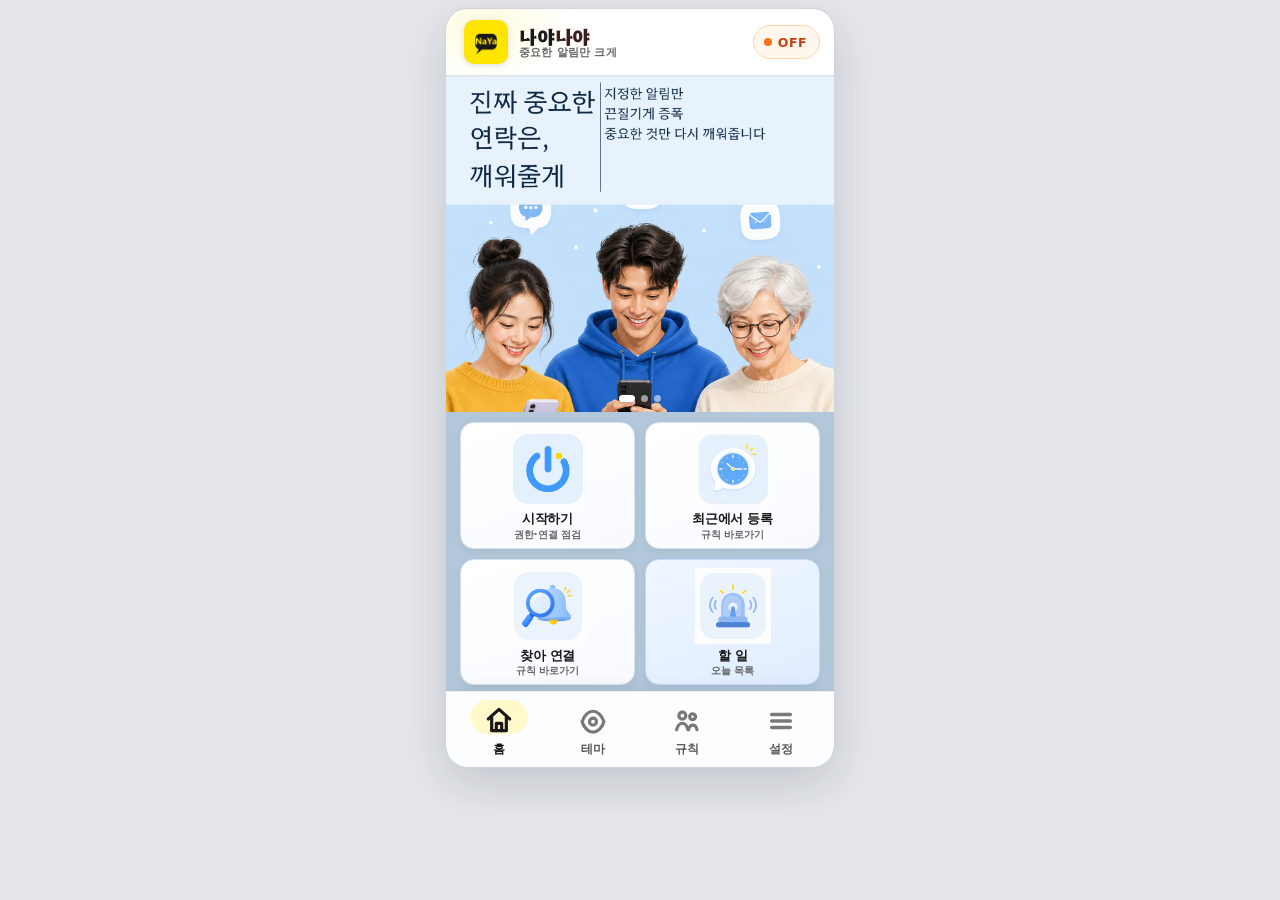
==== commit b217f106: "www: sync UI 0.9.59 (index.html)" ====
--- a/www/index.html
+++ b/www/index.html
@@ -6,14 +6,14 @@
   <meta name="color-scheme" content="light" />
   <meta name="theme-color" content="#ffffff" />
   <title>나야나야</title>
-  <link rel="icon" type="image/png" href="img/naya-favicon.png?v=rev53" />
-  <link rel="stylesheet" href="app.css?v=rev53" />
+  <link rel="icon" type="image/png" href="img/naya-favicon.png?v=rev60" />
+  <link rel="stylesheet" href="app.css?v=rev60" />
 </head>
 <body>
   <div class="app-shell">
     <header class="topbar" id="topbar">
       <div class="topbar-brand">
-        <img src="img/naya-logo.png?v=rev53" alt="" class="brand-logo" />
+        <img src="img/naya-logo.png?v=rev60" alt="" class="brand-logo" />
         <span class="brand-wordmark">
           <b>나야<span>나야</span></b>
           <small>중요한 알림만 크게</small>
@@ -59,8 +59,8 @@
           <div class="theme-bg-row" id="themeBgRow">
             <button type="button" class="theme-bg-pick" data-action="pickThemeBg" id="btnPickThemeBg">
               <span class="menu-text">
-                <span class="menu-label">팝업 배경 사진</span>
-                <span class="menu-meta" id="themeBgMeta">선택 · 없으면 테마 색</span>
+                <span class="menu-label">기본 로고 사진</span>
+                <span class="menu-meta" id="themeBgMeta">원형 로고 안 · 없으면 이니셜</span>
               </span>
               <span class="theme-bg-thumb" id="themeBgThumb" aria-hidden="true">+</span>
             </button>
@@ -75,13 +75,13 @@
           <div class="home-hero" id="homeHero">
             <div class="home-hero-track" id="homeHeroTrack">
               <div class="home-hero-slide">
-                <img class="home-hero-img" src="img/home-hero.png?v=rev53" alt="진짜 중요한 연락은, 깨워줄게 — 지정한 알림만 끈질기게 증폭 알림" />
+                <img class="home-hero-img" src="img/home-hero.png?v=rev60" alt="진짜 중요한 연락은, 깨워줄게 — 지정한 알림만 끈질기게 증폭 알림" />
               </div>
               <div class="home-hero-slide">
-                <img class="home-hero-img" src="img/home-hero-guide.png?v=rev53" alt="나야, 이렇게 쓰면 됩니다 — 중요 대상 지정, 크게 다시 알림, 앱 알림 감시·잠금화면 확인" />
+                <img class="home-hero-img" src="img/home-hero-guide.png?v=rev60" alt="나야, 이렇게 쓰면 됩니다 — 중요 대상 지정, 크게 다시 알림, 앱 알림 감시·잠금화면 확인" />
               </div>
               <div class="home-hero-slide">
-                <img class="home-hero-img" src="img/home-hero-painpoints.png?v=rev53" alt="중요 알림을 절대 놓치지 마세요 — 묻히는 알림을 나야로 해결" />
+                <img class="home-hero-img" src="img/home-hero-painpoints.png?v=rev60" alt="중요 알림을 절대 놓치지 마세요 — 묻히는 알림을 나야로 해결" />
               </div>
             </div>
             <div class="home-hero-dots" id="homeHeroDots" aria-hidden="true">
@@ -93,24 +93,24 @@
 
           <div class="hub-grid">
             <button type="button" class="hub-tile" data-sub="setup" id="tileSetup">
-              <img class="hub-img" src="img/naya-icon-setup.png?v=rev53" alt="" />
+              <img class="hub-img" src="img/naya-icon-setup.png?v=rev60" alt="" />
               <span class="hub-label">시작하기</span>
               <span class="hub-sub">권한·연결 점검</span>
             </button>
             <button type="button" class="hub-tile" data-sub="recent">
-              <img class="hub-img" src="img/naya-icon-recent.png?v=rev53" alt="" />
+              <img class="hub-img" src="img/naya-icon-recent.png?v=rev60" alt="" />
               <span class="hub-label">최근에서 등록</span>
               <span class="hub-sub">규칙 바로가기</span>
             </button>
             <button type="button" class="hub-tile" data-sub="notif-link">
-              <img class="hub-img" src="img/naya-icon-search.png?v=rev53" alt="" />
+              <img class="hub-img" src="img/naya-icon-search.png?v=rev60" alt="" />
               <span class="hub-label">찾아 연결</span>
               <span class="hub-sub">규칙 바로가기</span>
             </button>
-            <button type="button" class="hub-tile accent" data-goto="design">
-              <img class="hub-img" src="img/naya-icon-test.png?v=rev53" alt="" />
-              <span class="hub-label">테마·미리보기</span>
-              <span class="hub-sub">모양 고르고 화면 확인</span>
+            <button type="button" class="hub-tile accent" data-sub="habits" id="tileHabits">
+              <img class="hub-img" src="img/naya-icon-test.png?v=rev60" alt="" />
+              <span class="hub-label">할 일</span>
+              <span class="hub-sub" id="habitTileHint">오늘 목록</span>
             </button>
           </div>
         </section>
@@ -223,7 +223,7 @@
             <span class="setup-intro-ic ic-shield"></span>
             <div class="setup-intro-txt">
               <strong id="setupIntroTitle">3단계면 준비 끝</strong>
-              <span>처음 한 번만 허용하면 됩니다.</span>
+              <span id="setupIntroLead">처음 한 번만 허용하면 됩니다.</span>
             </div>
           </div>
           <div class="perm-cards">
@@ -239,8 +239,11 @@
             <button type="button" class="perm-card" data-action="openOverlay" data-perm="overlay">
               <span class="perm-ic pic-layers"></span>
               <span class="perm-body">
-                <strong>다른 앱 위에 표시</strong>
-                <span class="perm-desc">사용 중·잠금화면에서 팝업으로 크게 알려 줍니다</span>
+                <span class="perm-title-row">
+                  <strong>다른 앱 위에 표시</strong>
+                  <span class="perm-need play-only-overlay" hidden>필수</span>
+                </span>
+                <span class="perm-desc overlay-desc">다른 앱을 쓰는 중에도 팝업으로 알려 줍니다</span>
                 <span class="perm-go">설정 열기 ›</span>
               </span>
               <span class="perm-state is-off" data-perm-state="overlay">OFF</span>
@@ -419,7 +422,11 @@
             <button type="button" class="perm-card" data-action="openOverlay" data-perm="overlay">
               <span class="perm-ic pic-layers"></span>
               <span class="perm-body">
-                <strong>다른 앱 위에 표시</strong>
+                <span class="perm-title-row">
+                  <strong>다른 앱 위에 표시</strong>
+                  <span class="perm-need play-only-overlay" hidden>필수</span>
+                </span>
+                <span class="perm-desc overlay-desc">다른 앱을 쓰는 중에도 팝업으로 알려 줍니다</span>
                 <span class="perm-go">설정 열기 ›</span>
               </span>
               <span class="perm-state is-off" data-perm-state="overlay">OFF</span>
@@ -441,6 +448,60 @@
           </div>
           <p class="sub-lead test-log-lead">실제 알림이 울렸는지·무시됐는지 확인합니다. (업데이트와 무관)</p>
           <p id="logBox" class="log muted-log">이벤트 없음</p>
+        </section>
+
+        <section class="subpage scroll" id="sub-habits" data-sub="habits">
+          <div class="habit-tabs" role="tablist">
+            <button type="button" class="habit-tab on" data-habit-tab="today" id="habitTabToday">오늘</button>
+            <button type="button" class="habit-tab" data-habit-tab="later" id="habitTabLater">예정</button>
+          </div>
+          <p class="sub-lead" id="habitLead">안 하면 설정한 시각에 나야가 깨웁니다.</p>
+          <div id="habitList" class="habit-list"></div>
+          <button type="button" class="btn primary block" id="btnHabitAdd">할 일 추가</button>
+          <p class="habit-widget-help">
+            홈 화면을 길게 눌러 위젯 → <strong>나야나야</strong>를 붙이면 앱을 열지 않고 오늘 할 일을 체크할 수 있습니다.
+            재알림 간격은 설정 → 알람 동작과 같습니다.
+          </p>
+          <p id="habitMsg" class="hint feedback"></p>
+        </section>
+
+        <section class="subpage scroll" id="sub-habit-edit" data-sub="habit-edit">
+          <p class="sub-lead">매일은 같은 시각, 특정일은 그날 한 번, 정기일은 고른 요일만.</p>
+          <input type="hidden" id="habitEditId" />
+          <label class="field">
+            <span>이름</span>
+            <input type="text" id="habitTitle" class="text-input block" maxlength="40" placeholder="약 먹기" autocomplete="off" />
+          </label>
+          <p class="rule-setting-title">언제</p>
+          <div class="habit-kinds" id="habitKinds">
+            <button type="button" class="on" data-kind="daily">매일</button>
+            <button type="button" data-kind="once">특정일</button>
+            <button type="button" data-kind="week">정기일</button>
+          </div>
+          <label class="field" id="habitDateField" hidden>
+            <span>날짜</span>
+            <input type="date" id="habitDate" class="text-input block" />
+          </label>
+          <div class="field" id="habitWeekField" hidden>
+            <span class="field-label">요일</span>
+            <div class="habit-days" id="habitDays">
+              <button type="button" data-day="1">월</button>
+              <button type="button" data-day="2">화</button>
+              <button type="button" data-day="3">수</button>
+              <button type="button" data-day="4">목</button>
+              <button type="button" data-day="5">금</button>
+              <button type="button" data-day="6">토</button>
+              <button type="button" data-day="7">일</button>
+            </div>
+          </div>
+          <label class="field">
+            <span>시각</span>
+            <input type="time" id="habitTime" class="text-input block" value="21:00" />
+          </label>
+          <p class="habit-play-hint" id="habitPlayHint" hidden>Play에서는 이 시각이 대략입니다. 병원처럼 정확한 시각이면 조금 앞당겨 두세요.</p>
+          <button type="button" class="btn primary block" id="btnHabitSave">이 할 일로 저장</button>
+          <button type="button" class="btn ghost block" id="btnHabitDelete" hidden>삭제</button>
+          <p id="habitEditMsg" class="hint feedback"></p>
         </section>
 
         <section class="subpage" id="sub-about" data-sub="about">
@@ -466,6 +527,7 @@
                 <ul class="bullets">
                   <li>사용자가 허용한 <strong>알림 접근</strong>으로, 선택한 앱의 알림 제목·본문을 기기에서 읽습니다.</li>
                   <li>필터용 키워드, 감시 앱·대상 목록, 알람 옵션과 사용자가 선택한 대상 프로필 사진은 기기 내부 저장소에만 보관됩니다.</li>
+                  <li>할 일 이름·시각은 기기 안에서만 저장되며 서버로 보내지 않습니다.</li>
                   <li>계정·로그인·클라우드 동기화 기능은 없습니다.</li>
                 </ul>
               </section>
@@ -489,7 +551,7 @@
                 <ul class="bullets">
                   <li>알림 접근 — 핵심 기능</li>
                   <li class="play-hide-update">인터넷 — 앱 업데이트 확인·설치 파일 다운로드만</li>
-                  <li>다른 앱 위에 표시 — 사용 중 팝업 표시</li>
+                  <li>다른 앱 위에 표시 — 사용 중·잠금화면 팝업 (허용하지 않으면 크게 안 뜸)</li>
                   <li class="play-hide-fsi">전체 화면 알림 — 잠금 화면 표시 (사이드로드 빌드)</li>
                   <li>알림·진동 — 재알림 및 표시</li>
                   <li class="play-hide-update">정확한 알람 — 재알림 스케줄 (사이드로드 빌드)</li>
@@ -573,6 +635,6 @@
   </div>
 
   <script src="privacy.js?v=play096"></script>
-  <script src="app.js?v=rev53"></script>
+  <script src="app.js?v=rev60"></script>
 </body>
 </html>
--- a/www/app.css
+++ b/www/app.css
@@ -985,13 +985,13 @@
 .hub-preview.design-preview[data-font="cyber_mono"] .preview-title { font-size: 22px; }
 .hub-preview.design-preview[data-font="display"] .preview-title { font-size: 24px; }
 
-/* 디자인 탭 — 4테마 + 배경사진 한 화면 */
+/* 디자인 탭 — 4테마 + 배경사진, 카드 안 컨셉 이미지 중심 */
 #page-design {
-  gap: 8px;
-  justify-content: flex-start;
+  gap: 10px;
+  justify-content: stretch;
 }
 #page-design .theme-set-list {
-  flex: 1 1 auto;
+  flex: 1 1 0;
   min-height: 0;
   overflow: hidden;
   display: grid;
@@ -1004,22 +1004,52 @@
 #page-design .theme-set-card {
   display: flex;
   flex-direction: column;
-  align-items: center;
+  align-items: stretch;
   justify-content: flex-start;
   text-align: center;
-  padding: 10px 8px 10px;
-  gap: 5px;
+  padding: 8px;
+  gap: 8px;
   min-height: 0;
   height: 100%;
   overflow: hidden;
 }
 #page-design .theme-set-visual {
+  position: relative;
+  display: block;
   width: 100%;
   flex: 1 1 auto;
   height: auto;
-  min-height: 56px;
-  max-height: 88px;
+  min-height: 0;
+  max-height: none;
+  border-radius: 12px;
+  overflow: hidden;
   flex-shrink: 1;
+}
+#page-design .theme-set-symbol svg {
+  width: 48px;
+  height: 48px;
+}
+#page-design .theme-set-visual[data-template="circle"] .theme-set-bar {
+  width: 48px;
+  height: 48px;
+  margin: -24px 0 0 -24px;
+}
+#page-design .theme-set-visual[data-template="heart"] .theme-set-bar {
+  width: 24px;
+  height: 24px;
+  margin-left: -12px;
+  margin-top: -15px;
+}
+#page-design .theme-set-visual[data-template="heart"] .theme-set-bar::before,
+#page-design .theme-set-visual[data-template="heart"] .theme-set-bar::after {
+  width: 24px;
+  height: 24px;
+}
+#page-design .theme-set-visual[data-template="heart"] .theme-set-bar::before {
+  top: -12px;
+}
+#page-design .theme-set-visual[data-template="heart"] .theme-set-bar::after {
+  left: 12px;
 }
 #page-design .theme-set-text {
   width: 100%;
@@ -1030,7 +1060,11 @@
   line-height: 1.2;
 }
 #page-design .theme-set-desc {
-  display: none;
+  display: block;
+  margin-top: 3px;
+  font-size: 11px;
+  line-height: 1.3;
+  color: var(--muted);
 }
 #page-design .theme-set-check {
   position: absolute;
@@ -1043,9 +1077,9 @@
   justify-content: center;
   box-sizing: border-box;
   width: 100%;
-  flex-shrink: 0;
-  margin-top: 2px;
-  padding: 8px 8px;
+  flex: 0 0 auto;
+  margin-top: 0;
+  padding: 9px 8px;
   border: 0;
   border-radius: 999px;
   background: var(--primary);
@@ -1217,32 +1251,6 @@
   text-align: center;
 }
 
-/* 레이저는 실제 알림처럼 큰 카드가 아닌 슬림 네온 바로 미리보기 */
-#designDetailPreview[data-set="laser_scan"] .preview-flash {
-  min-height: 112px;
-  padding: 22px 8px !important;
-}
-#designDetailPreview[data-set="laser_scan"] .preview-sheet {
-  width: 100% !important;
-  min-height: 0 !important;
-  margin: 0 !important;
-  padding: 10px 12px !important;
-}
-#designDetailPreview[data-set="laser_scan"] .preview-head {
-  font-size: 11px;
-}
-#designDetailPreview[data-set="laser_scan"] .preview-app {
-  margin-top: 2px;
-  font-size: 10px;
-}
-#designDetailPreview[data-set="laser_scan"] .preview-title {
-  margin-top: 3px;
-  font-size: 23px;
-}
-#designDetailPreview[data-set="laser_scan"] .preview-body {
-  margin-top: 3px;
-  font-size: 10.5px;
-}
 .design-preview-label {
   margin: 0 0 6px;
   font-size: 12px;
@@ -1801,6 +1809,18 @@
   -webkit-mask-image: url("data:image/svg+xml,%3Csvg xmlns='http://www.w3.org/2000/svg' viewBox='0 0 24 24' fill='none' stroke='black' stroke-width='2' stroke-linecap='round' stroke-linejoin='round'%3E%3Crect x='4' y='11' width='16' height='10' rx='2'/%3E%3Cpath d='M8 11V7a4 4 0 0 1 8 0v4'/%3E%3C/svg%3E");
 }
 .perm-body { display: flex; flex-direction: column; gap: 3px; flex: 1; min-width: 0; }
+.perm-title-row { display: flex; align-items: center; gap: 8px; flex-wrap: wrap; }
+.perm-need {
+  flex-shrink: 0;
+  font-size: 11px;
+  font-weight: 800;
+  letter-spacing: 0.02em;
+  color: #9a3412;
+  background: #ffedd5;
+  border-radius: 999px;
+  padding: 3px 8px;
+  line-height: 1.2;
+}
 .perm-card strong { font-size: 17px; font-weight: 800; color: var(--text); letter-spacing: -0.02em; }
 .perm-desc { font-size: 13.5px; color: var(--muted); line-height: 1.4; }
 .perm-go { margin-top: 5px; font-size: 14px; color: var(--primary); font-weight: 700; }
@@ -1842,6 +1862,10 @@
 .perm-card.is-on {
   border-color: #fde68a;
   background: #fffdf3;
+}
+.perm-card.need-on {
+  border-color: #fb923c;
+  background: #fff7ed;
 }
 .perm-cards-compact {
   flex: 1;
@@ -3301,61 +3325,6 @@
   border-radius: 6px;
   background: rgba(15, 23, 42, 0.85);
 }
-.theme-set-visual[data-set="laser_scan"] { background: #0b0e14; }
-.theme-set-visual[data-set="laser_scan"]::before {
-  content: "";
-  position: absolute;
-  top: 0;
-  bottom: 0;
-  left: 26%;
-  width: 3px;
-  background: #00f0ff;
-  box-shadow: 0 0 8px 2px rgba(0, 240, 255, 0.8);
-}
-.theme-set-visual[data-set="laser_scan"] .theme-set-bar {
-  position: absolute;
-  left: 12%;
-  right: 12%;
-  top: 50%;
-  height: 15px;
-  transform: translateY(-50%);
-  border-radius: 5px;
-  background: rgba(13, 20, 32, 0.9);
-  border: 1px solid #00f0ff;
-  box-shadow: 0 0 7px rgba(0, 240, 255, 0.55);
-}
-.theme-set-visual[data-set="heartbeat_pulse"] {
-  background: #1a0a0f;
-  overflow: hidden;
-}
-.theme-set-visual[data-set="heartbeat_pulse"]::before,
-.theme-set-visual[data-set="heartbeat_pulse"]::after {
-  content: "";
-  position: absolute;
-  inset: 5px;
-  border-radius: 7px;
-  border: 2px solid rgba(255, 45, 85, 0.55);
-  animation: hbRingShrink 2.4s ease-out infinite;
-}
-.theme-set-visual[data-set="heartbeat_pulse"]::after {
-  inset: 9px;
-  animation-delay: 0.18s;
-  border-color: rgba(255, 45, 85, 0.35);
-}
-.theme-set-visual[data-set="heartbeat_pulse"] .theme-set-bar {
-  position: absolute;
-  inset: 14px 18px;
-  border-radius: 8px;
-  background: rgba(26, 10, 15, 0.92);
-  border: 1.5px solid #ff2d55;
-  box-shadow: 0 0 8px rgba(255, 45, 85, 0.45);
-}
-@keyframes hbRingShrink {
-  0%, 58% { transform: scale(1.08); opacity: 0; }
-  62% { opacity: 1; }
-  88% { transform: scale(0.92); opacity: 0.85; }
-  100% { transform: scale(0.9); opacity: 0; }
-}
 .theme-set-text { display: block; min-width: 0; }
 .theme-set-label {
   display: block;
@@ -3389,93 +3358,6 @@
   justify-self: end;
 }
 .theme-set-card.is-selected .theme-set-check { opacity: 1; transform: scale(1); }
-
-/* 레이저 슬릿 스캔 미리보기 */
-.design-preview[data-set="laser_scan"] .preview-flash {
-  position: relative;
-  overflow: hidden;
-  background: #0b0e14 !important;
-  animation: none !important;
-  box-shadow: none !important;
-}
-.design-preview[data-set="laser_scan"] .preview-flash::after {
-  content: "";
-  position: absolute;
-  top: 0;
-  bottom: 0;
-  width: 3px;
-  left: -4%;
-  background: #00f0ff;
-  box-shadow: 0 0 10px 2px rgba(0, 240, 255, 0.85);
-  animation: laserSweep 2.8s ease-in-out infinite;
-}
-@keyframes laserSweep {
-  0%, 55% { left: -4%; opacity: 0; }
-  60% { opacity: 1; }
-  82% { left: 102%; opacity: 1; }
-  100% { left: 102%; opacity: 0; }
-}
-.design-preview[data-set="laser_scan"] .preview-sheet {
-  background: rgba(13, 20, 32, 0.92) !important;
-  border: 1.5px solid #00f0ff !important;
-  border-radius: 12px !important;
-  box-shadow: 0 0 14px rgba(0, 240, 255, 0.4) !important;
-  clip-path: none !important;
-  mask-image: none !important;
-  -webkit-mask-image: none !important;
-}
-.design-preview[data-set="laser_scan"] .preview-head { color: #ff0055 !important; }
-.design-preview[data-set="laser_scan"] .preview-app { color: #00f0ff !important; }
-.design-preview[data-set="laser_scan"] .preview-title {
-  color: #fff !important;
-  text-shadow: 0 0 10px rgba(0, 240, 255, 0.8);
-}
-.design-preview[data-set="laser_scan"] .preview-body { color: #c7d2e0 !important; }
-
-/* 하트비트 펄스 미리보기 */
-.design-preview[data-set="heartbeat_pulse"] .preview-flash {
-  position: relative;
-  overflow: hidden;
-  background: #1a0a0f !important;
-  animation: none !important;
-  box-shadow: none !important;
-}
-.design-preview[data-set="heartbeat_pulse"] .preview-flash::before,
-.design-preview[data-set="heartbeat_pulse"] .preview-flash::after {
-  content: "";
-  position: absolute;
-  inset: 6px;
-  border-radius: 12px;
-  border: 2px solid rgba(255, 45, 85, 0.6);
-  animation: hbRingShrink 2.6s ease-out infinite;
-  pointer-events: none;
-}
-.design-preview[data-set="heartbeat_pulse"] .preview-flash::after {
-  inset: 12px;
-  animation-delay: 0.2s;
-  border-color: rgba(255, 45, 85, 0.35);
-}
-.design-preview[data-set="heartbeat_pulse"] .preview-sheet {
-  background: rgba(26, 10, 15, 0.94) !important;
-  border: 2px solid #ff2d55 !important;
-  border-radius: 20px !important;
-  box-shadow: 0 0 16px rgba(255, 45, 85, 0.35) !important;
-  animation: hbCardBeat 2.6s ease-in-out infinite;
-  clip-path: none !important;
-  mask-image: none !important;
-  -webkit-mask-image: none !important;
-}
-@keyframes hbCardBeat {
-  0%, 54% { transform: scale(1); }
-  58% { transform: scale(1.02); }
-  64% { transform: scale(1); }
-  68% { transform: scale(1.015); }
-  74%, 100% { transform: scale(1); }
-}
-.design-preview[data-set="heartbeat_pulse"] .preview-head { color: #fda4af !important; }
-.design-preview[data-set="heartbeat_pulse"] .preview-app { color: #fb7185 !important; }
-.design-preview[data-set="heartbeat_pulse"] .preview-title { color: #fff1f2 !important; }
-.design-preview[data-set="heartbeat_pulse"] .preview-body { color: #fecdd3 !important; }
 
 .design-preview[data-set="kakao_beat_box"] .preview-flash,
 .design-preview[data-set="kakao_beat_circle"] .preview-flash {
@@ -3563,6 +3445,123 @@
     -1px 1px 0 #191919;
 }
 
+.habit-tabs {
+  display: flex;
+  margin: 0 0 10px;
+  background: #eef3f7;
+  border-radius: 12px;
+  padding: 3px;
+  flex-shrink: 0;
+}
+.habit-tab {
+  flex: 1;
+  height: 34px;
+  border: 0;
+  background: transparent;
+  border-radius: 10px;
+  font-size: 13px;
+  font-weight: 700;
+  color: #666;
+  cursor: pointer;
+}
+.habit-tab.on {
+  background: #fff;
+  color: #191919;
+}
+.habit-list { display: flex; flex-direction: column; gap: 0; }
+.habit-row {
+  display: flex;
+  align-items: center;
+  gap: 10px;
+  padding: 12px 2px;
+  border-bottom: 1px solid var(--line);
+  background: none;
+  border-left: 0;
+  border-right: 0;
+  border-top: 0;
+  width: 100%;
+  text-align: left;
+  cursor: pointer;
+  color: inherit;
+}
+.habit-chk {
+  width: 22px;
+  height: 22px;
+  border-radius: 7px;
+  border: 2px solid #191919;
+  flex-shrink: 0;
+  display: grid;
+  place-items: center;
+  font-size: 13px;
+  font-weight: 900;
+  background: #fff;
+}
+.habit-row.done .habit-chk { background: #191919; color: #fee500; }
+.habit-row.done .habit-name { color: #9ca3af; text-decoration: line-through; }
+.habit-meta { flex: 1; min-width: 0; }
+.habit-name { display: block; font-size: 15px; font-weight: 700; }
+.habit-tag {
+  display: inline-block;
+  margin-top: 3px;
+  font-size: 11px;
+  font-weight: 800;
+  padding: 1px 7px;
+  border-radius: 999px;
+  background: #f4ead0;
+  color: #6b5a2a;
+}
+.habit-tag.once { background: #ffedd5; color: #9a3412; }
+.habit-tag.week { background: #e0e7ff; color: #3730a3; }
+.habit-time { font-size: 12px; font-weight: 700; color: #6b7280; white-space: nowrap; }
+.habit-row.overdue:not(.done) .habit-name,
+.habit-row.overdue:not(.done) .habit-time { color: #c2410c; }
+.habit-row.overdue:not(.done) .habit-chk { border-color: #c2410c; }
+.habit-empty {
+  padding: 28px 8px;
+  text-align: center;
+  color: var(--muted);
+  font-size: 13px;
+  line-height: 1.5;
+}
+.habit-widget-help {
+  margin: 16px 0 8px;
+  font-size: 12px;
+  color: var(--muted);
+  line-height: 1.5;
+}
+.habit-kinds {
+  display: flex;
+  gap: 6px;
+  margin-bottom: 14px;
+}
+.habit-kinds button {
+  flex: 1;
+  height: 40px;
+  border: 1px solid var(--line);
+  background: #fff;
+  border-radius: 12px;
+  font-size: 13px;
+  font-weight: 800;
+  cursor: pointer;
+  color: #191919;
+}
+.habit-kinds button.on { background: #fee500; border-color: #fee500; }
+.habit-days { display: flex; gap: 4px; }
+.habit-days button {
+  flex: 1;
+  height: 36px;
+  border: 0;
+  border-radius: 10px;
+  background: #f3f4f6;
+  font-size: 12px;
+  font-weight: 800;
+  color: #6b7280;
+  cursor: pointer;
+}
+.habit-days button.on { background: #191919; color: #fee500; }
+.habit-play-hint { font-size: 12px; color: #d97706; line-height: 1.4; margin: 0 0 12px; }
+.field-label { display: block; font-size: 13px; font-weight: 700; margin-bottom: 6px; }
+
 /* 3) 접근성 — 모션 최소화 설정 존중 */
 @media (prefers-reduced-motion: reduce) {
   *,
